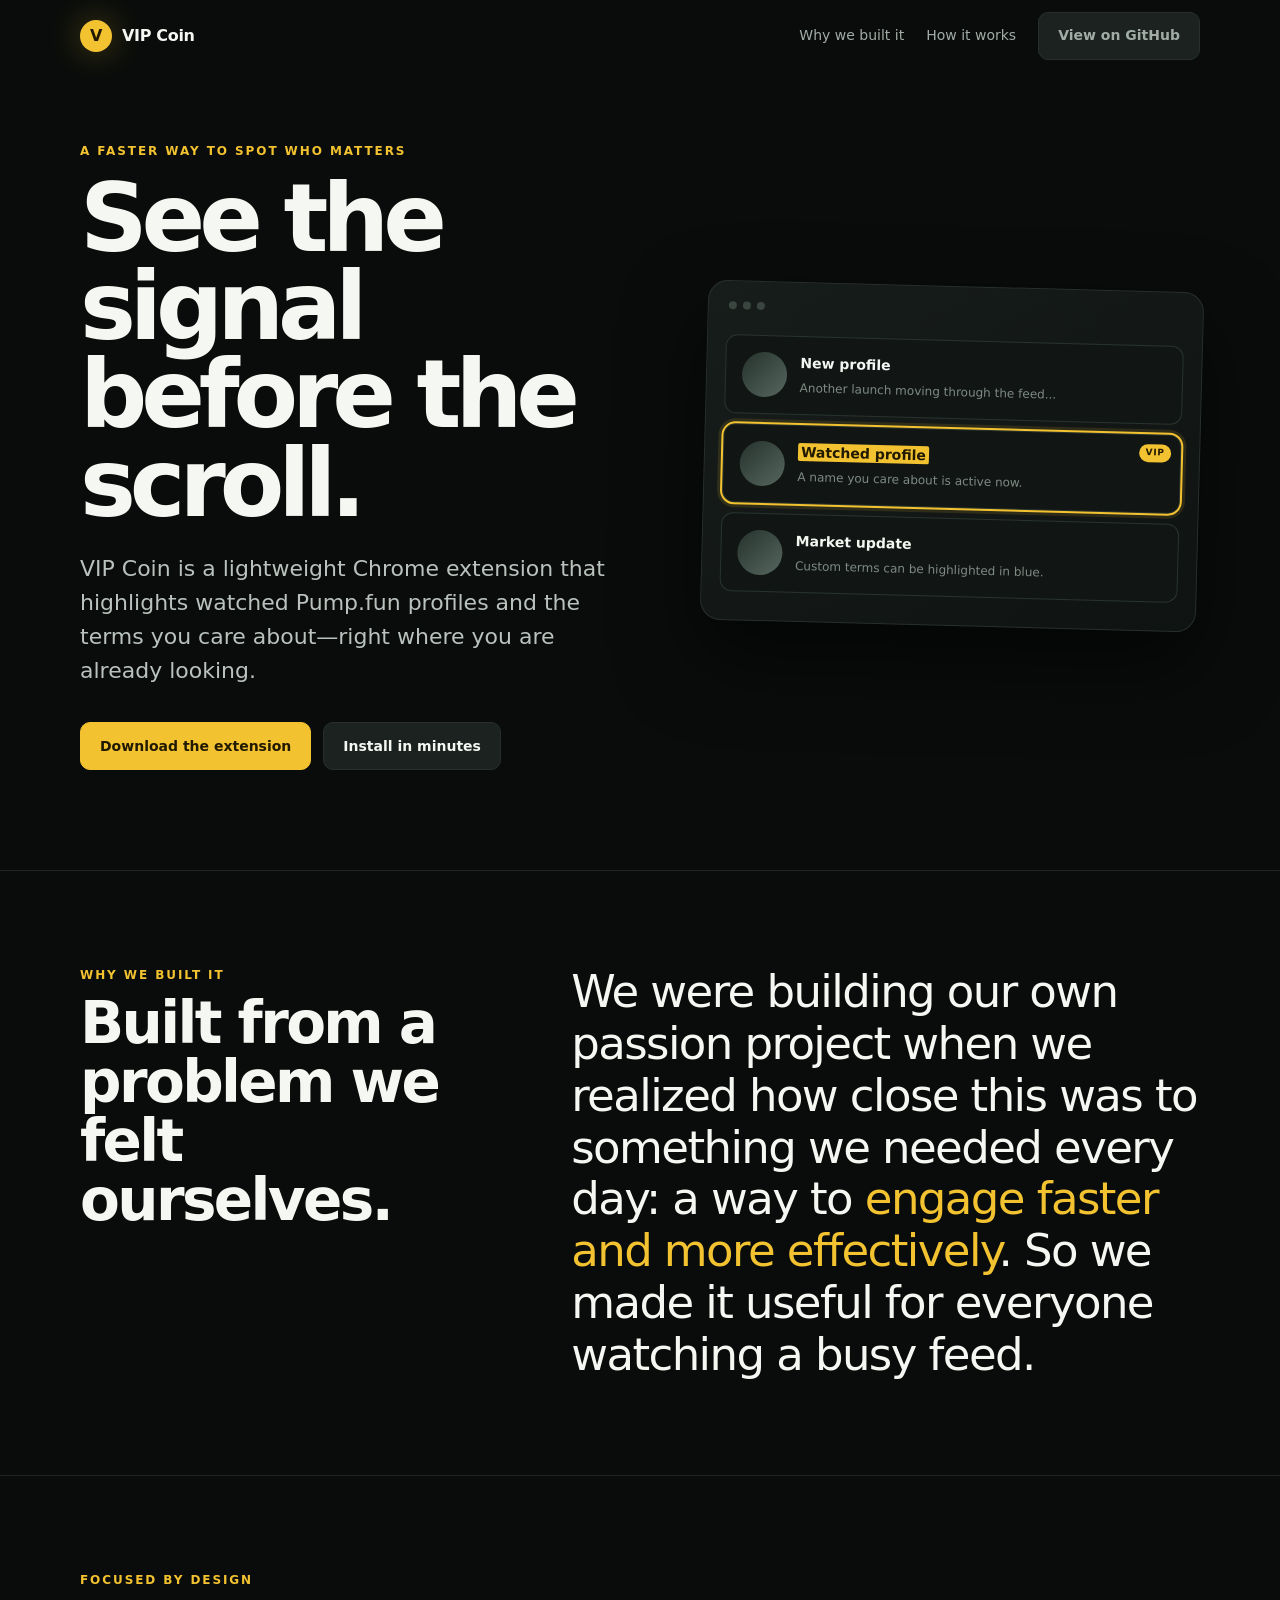
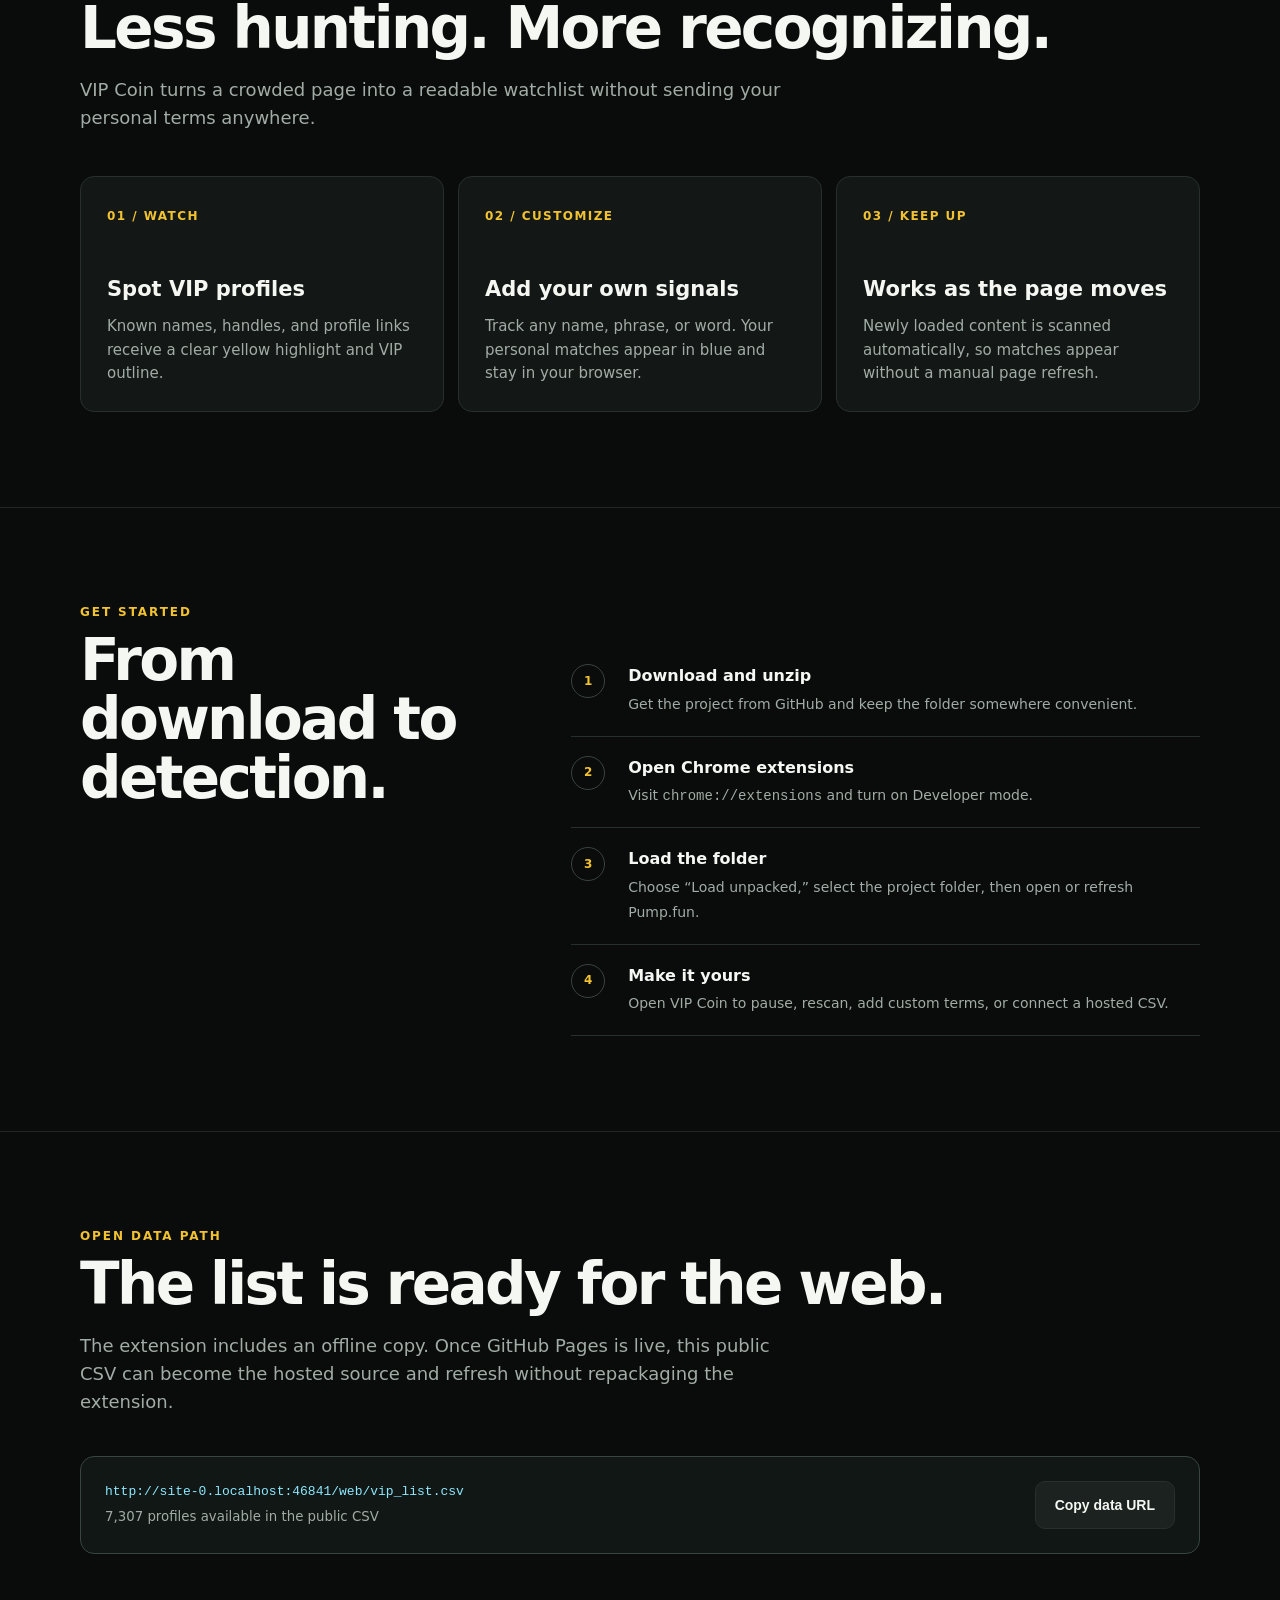
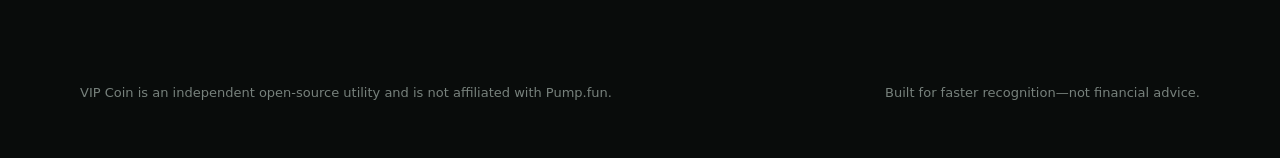
==== index.html @ c3654b3f "Add GitHub Pages project site" ====
<!doctype html>
<html lang="en">
<head>
  <meta charset="utf-8">
  <meta name="viewport" content="width=device-width, initial-scale=1">
  <meta name="description" content="VIP Coin is a fast, private Chrome extension that highlights the Pump.fun profiles and watch terms you care about.">
  <meta name="theme-color" content="#090c0b">
  <title>VIP Coin — See the signal faster</title>
  <style>
    :root {
      color-scheme: dark;
      --ink: #f5f7f2;
      --muted: #a2aca6;
      --line: #27302c;
      --panel: #131816;
      --yellow: #f2c230;
      --blue: #8ce8ff;
      font-family: Inter, ui-sans-serif, system-ui, -apple-system, BlinkMacSystemFont, "Segoe UI", sans-serif;
    }
    * { box-sizing: border-box; }
    html { scroll-behavior: smooth; }
    body { margin: 0; background: #090c0b; color: var(--ink); line-height: 1.55; }
    a { color: inherit; }
    .wrap { width: min(1120px, calc(100% - 40px)); margin-inline: auto; }
    nav { display: flex; align-items: center; justify-content: space-between; min-height: 72px; }
    .brand { display: flex; gap: 10px; align-items: center; font-weight: 850; text-decoration: none; letter-spacing: -.02em; }
    .coin { display: grid; width: 32px; height: 32px; place-items: center; border-radius: 50%; background: var(--yellow); color: #211900; box-shadow: 0 0 34px #f2c23055; }
    .nav-links { display: flex; gap: 22px; align-items: center; color: var(--muted); font-size: 14px; }
    .nav-links a { text-decoration: none; }
    .nav-links a:hover { color: var(--ink); }
    .hero { display: grid; grid-template-columns: 1.06fr .94fr; gap: 64px; align-items: center; min-height: 690px; padding: 70px 0 100px; }
    .eyebrow { color: var(--yellow); font-size: 12px; font-weight: 850; letter-spacing: .16em; text-transform: uppercase; }
    h1 { max-width: 750px; margin: 14px 0 24px; font-size: clamp(50px, 7.5vw, 94px); line-height: .94; letter-spacing: -.065em; }
    .lede { max-width: 650px; margin: 0; color: #bac2bd; font-size: clamp(18px, 2vw, 22px); }
    .actions { display: flex; flex-wrap: wrap; gap: 12px; margin-top: 34px; }
    .button { display: inline-flex; min-height: 48px; align-items: center; justify-content: center; padding: 0 19px; border: 1px solid var(--line); border-radius: 10px; background: #1b221f; font-size: 14px; font-weight: 800; text-decoration: none; transition: transform .18s, border-color .18s; }
    .button:hover { transform: translateY(-2px); border-color: #59645f; }
    .button.primary { border-color: var(--yellow); background: var(--yellow); color: #211900; }
    .mockup { position: relative; border: 1px solid var(--line); border-radius: 20px; background: linear-gradient(145deg, #171d1a, #0f1312); padding: 18px; box-shadow: 0 35px 80px #0008; transform: rotate(1.5deg); }
    .browser-bar { display: flex; gap: 6px; padding: 2px 2px 15px; }
    .browser-bar i { width: 8px; height: 8px; border-radius: 50%; background: #3b4540; }
    .post { position: relative; display: grid; grid-template-columns: 45px 1fr; gap: 13px; margin: 10px 0; padding: 16px; border: 1px solid #29332f; border-radius: 12px; background: #111614; }
    .post.match { outline: 2px solid var(--yellow); box-shadow: 0 0 0 5px #f2c2301f; }
    .avatar { width: 45px; height: 45px; border-radius: 50%; background: linear-gradient(135deg, #26322d, #56675f); }
    .post strong { display: block; font-size: 14px; }
    .post p { margin: 4px 0 0; color: #7f8a84; font-size: 12px; }
    mark { border-radius: 2px; background: var(--yellow); color: #211900; padding: 1px 3px; }
    .tag { position: absolute; top: 9px; right: 9px; border-radius: 999px; background: var(--yellow); color: #211900; padding: 2px 7px; font-size: 9px; font-weight: 900; letter-spacing: .07em; }
    section { padding: 95px 0; border-top: 1px solid #1e2522; }
    h2 { margin: 9px 0 18px; font-size: clamp(34px, 5vw, 58px); line-height: 1.02; letter-spacing: -.045em; }
    .section-copy { max-width: 710px; margin: 0; color: var(--muted); font-size: 18px; }
    .grid { display: grid; grid-template-columns: repeat(3, 1fr); gap: 14px; margin-top: 44px; }
    .card { min-height: 230px; padding: 26px; border: 1px solid var(--line); border-radius: 14px; background: var(--panel); }
    .card .number { color: var(--yellow); font-size: 12px; font-weight: 850; letter-spacing: .12em; }
    .card h3 { margin: 45px 0 10px; font-size: 21px; }
    .card p { margin: 0; color: var(--muted); font-size: 15px; }
    .story { display: grid; grid-template-columns: .8fr 1.2fr; gap: 72px; align-items: start; }
    .quote { margin: 0; font-size: clamp(27px, 4vw, 45px); line-height: 1.15; letter-spacing: -.035em; }
    .quote span { color: var(--yellow); }
    .steps { margin: 42px 0 0; padding: 0; list-style: none; counter-reset: step; }
    .steps li { counter-increment: step; display: grid; grid-template-columns: 42px 1fr; gap: 15px; padding: 19px 0; border-bottom: 1px solid var(--line); }
    .steps li::before { content: counter(step); display: grid; width: 32px; height: 32px; place-items: center; border: 1px solid #3a443f; border-radius: 50%; color: var(--yellow); font-size: 12px; font-weight: 900; }
    .steps strong { display: block; margin-bottom: 3px; }
    .steps span { color: var(--muted); font-size: 14px; }
    .data-box { display: grid; grid-template-columns: 1fr auto; gap: 20px; align-items: center; margin-top: 40px; padding: 24px; border: 1px solid #39453f; border-radius: 14px; background: #111714; }
    .data-box code { display: block; overflow-wrap: anywhere; color: var(--blue); font-size: 13px; }
    .data-box small { display: block; margin-top: 5px; color: var(--muted); }
    button.button { color: var(--ink); cursor: pointer; }
    footer { display: flex; justify-content: space-between; gap: 24px; padding: 34px 0 55px; color: #77817c; font-size: 13px; }
    footer p { margin: 0; }
    @media (max-width: 780px) {
      .nav-links a:not(.button) { display: none; }
      .hero, .story { grid-template-columns: 1fr; gap: 45px; }
      .hero { min-height: auto; padding-top: 65px; }
      .mockup { transform: none; }
      .grid { grid-template-columns: 1fr; }
      .card { min-height: 190px; }
      .data-box { grid-template-columns: 1fr; }
      footer { flex-direction: column; }
    }
  </style>
</head>
<body>
  <header class="wrap">
    <nav aria-label="Main navigation">
      <a class="brand" href="#top"><span class="coin">V</span>VIP Coin</a>
      <div class="nav-links">
        <a href="#why">Why we built it</a>
        <a href="#how">How it works</a>
        <a class="button" href="https://github.com/pluginu/VIP-Coin">View on GitHub</a>
      </div>
    </nav>
  </header>

  <main id="top">
    <div class="hero wrap">
      <div>
        <div class="eyebrow">A faster way to spot who matters</div>
        <h1>See the signal before the scroll.</h1>
        <p class="lede">VIP Coin is a lightweight Chrome extension that highlights watched Pump.fun profiles and the terms you care about—right where you are already looking.</p>
        <div class="actions">
          <a class="button primary" href="https://github.com/pluginu/VIP-Coin/archive/refs/heads/main.zip">Download the extension</a>
          <a class="button" href="#how">Install in minutes</a>
        </div>
      </div>
      <div class="mockup" aria-label="Preview of a highlighted VIP profile">
        <div class="browser-bar"><i></i><i></i><i></i></div>
        <div class="post">
          <div class="avatar"></div><div><strong>New profile</strong><p>Another launch moving through the feed...</p></div>
        </div>
        <div class="post match">
          <span class="tag">VIP</span><div class="avatar"></div><div><strong><mark>Watched profile</mark></strong><p>A name you care about is active now.</p></div>
        </div>
        <div class="post">
          <div class="avatar"></div><div><strong>Market update</strong><p>Custom terms can be highlighted in blue.</p></div>
        </div>
      </div>
    </div>

    <section id="why">
      <div class="wrap story">
        <div><div class="eyebrow">Why we built it</div><h2>Built from a problem we felt ourselves.</h2></div>
        <p class="quote">We were building our own passion project when we realized how close this was to something we needed every day: a way to <span>engage faster and more effectively</span>. So we made it useful for everyone watching a busy feed.</p>
      </div>
    </section>

    <section>
      <div class="wrap">
        <div class="eyebrow">Focused by design</div>
        <h2>Less hunting. More recognizing.</h2>
        <p class="section-copy">VIP Coin turns a crowded page into a readable watchlist without sending your personal terms anywhere.</p>
        <div class="grid">
          <article class="card"><span class="number">01 / WATCH</span><h3>Spot VIP profiles</h3><p>Known names, handles, and profile links receive a clear yellow highlight and VIP outline.</p></article>
          <article class="card"><span class="number">02 / CUSTOMIZE</span><h3>Add your own signals</h3><p>Track any name, phrase, or word. Your personal matches appear in blue and stay in your browser.</p></article>
          <article class="card"><span class="number">03 / KEEP UP</span><h3>Works as the page moves</h3><p>Newly loaded content is scanned automatically, so matches appear without a manual page refresh.</p></article>
        </div>
      </div>
    </section>

    <section id="how">
      <div class="wrap story">
        <div><div class="eyebrow">Get started</div><h2>From download to detection.</h2></div>
        <div>
          <ol class="steps">
            <li><div><strong>Download and unzip</strong><span>Get the project from GitHub and keep the folder somewhere convenient.</span></div></li>
            <li><div><strong>Open Chrome extensions</strong><span>Visit <code>chrome://extensions</code> and turn on Developer mode.</span></div></li>
            <li><div><strong>Load the folder</strong><span>Choose “Load unpacked,” select the project folder, then open or refresh Pump.fun.</span></div></li>
            <li><div><strong>Make it yours</strong><span>Open VIP Coin to pause, rescan, add custom terms, or connect a hosted CSV.</span></div></li>
          </ol>
        </div>
      </div>
    </section>

    <section id="data">
      <div class="wrap">
        <div class="eyebrow">Open data path</div>
        <h2>The list is ready for the web.</h2>
        <p class="section-copy">The extension includes an offline copy. Once GitHub Pages is live, this public CSV can become the hosted source and refresh without repackaging the extension.</p>
        <div class="data-box">
          <div><code id="data-url">https://pluginu.github.io/VIP-Coin/web/vip_list.csv</code><small id="data-status">Public CSV endpoint · checking availability…</small></div>
          <button class="button" id="copy-data-url" type="button">Copy data URL</button>
        </div>
      </div>
    </section>
  </main>

  <footer class="wrap">
    <p>VIP Coin is an independent open-source utility and is not affiliated with Pump.fun.</p>
    <p>Built for faster recognition—not financial advice.</p>
  </footer>
  <script>
    const dataUrl = new URL('web/vip_list.csv', location.href).href;
    const dataUrlElement = document.getElementById('data-url');
    const dataStatus = document.getElementById('data-status');
    const copyButton = document.getElementById('copy-data-url');
    dataUrlElement.textContent = dataUrl;

    fetch(dataUrl, { cache: 'no-store' })
      .then(response => {
        if (!response.ok) throw new Error();
        return response.text();
      })
      .then(csv => {
        const profiles = Math.max(0, csv.trim().split(/\r?\n/).length - 1);
        dataStatus.textContent = `${profiles.toLocaleString()} profiles available in the public CSV`;
      })
      .catch(() => { dataStatus.textContent = 'Public CSV endpoint · available when this site is published'; });

    copyButton.addEventListener('click', async () => {
      try {
        await navigator.clipboard.writeText(dataUrl);
        copyButton.textContent = 'Copied';
        setTimeout(() => { copyButton.textContent = 'Copy data URL'; }, 1800);
      } catch {
        location.href = dataUrl;
      }
    });
  </script>
</body>
</html>
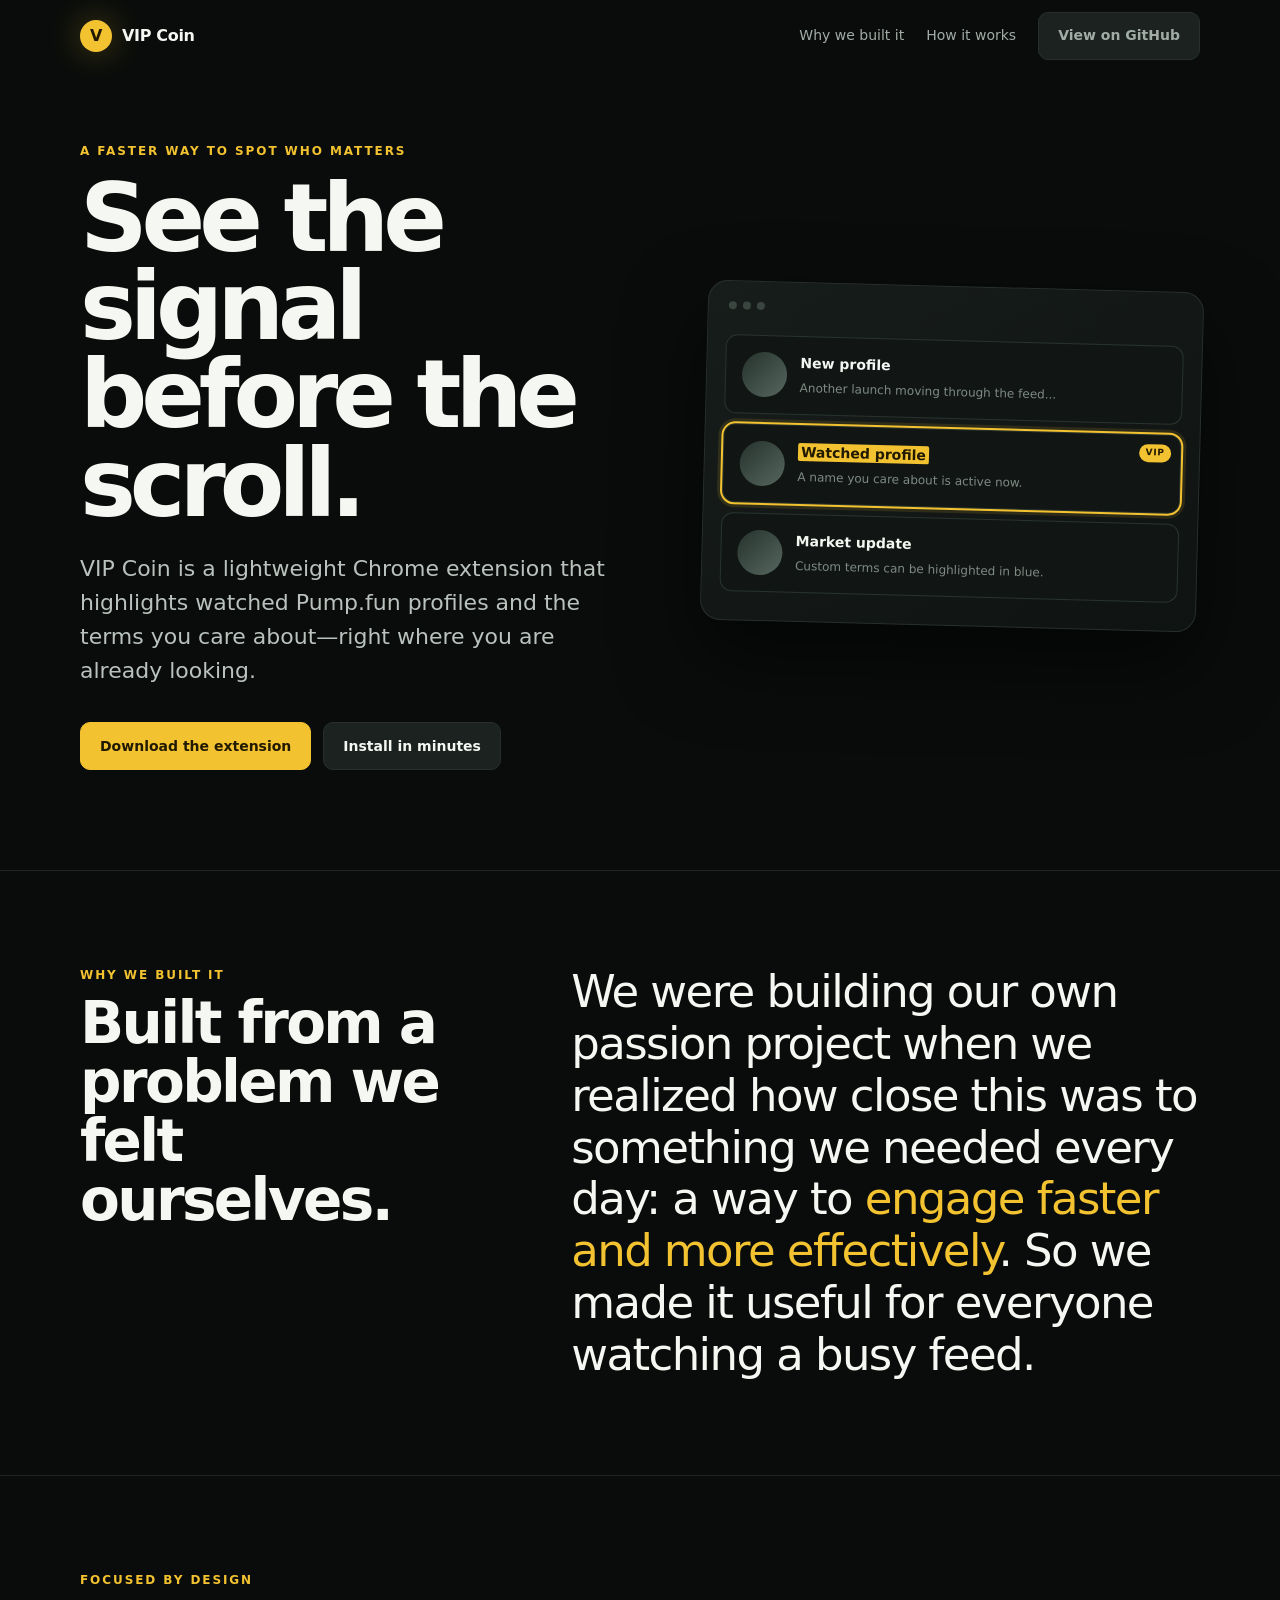
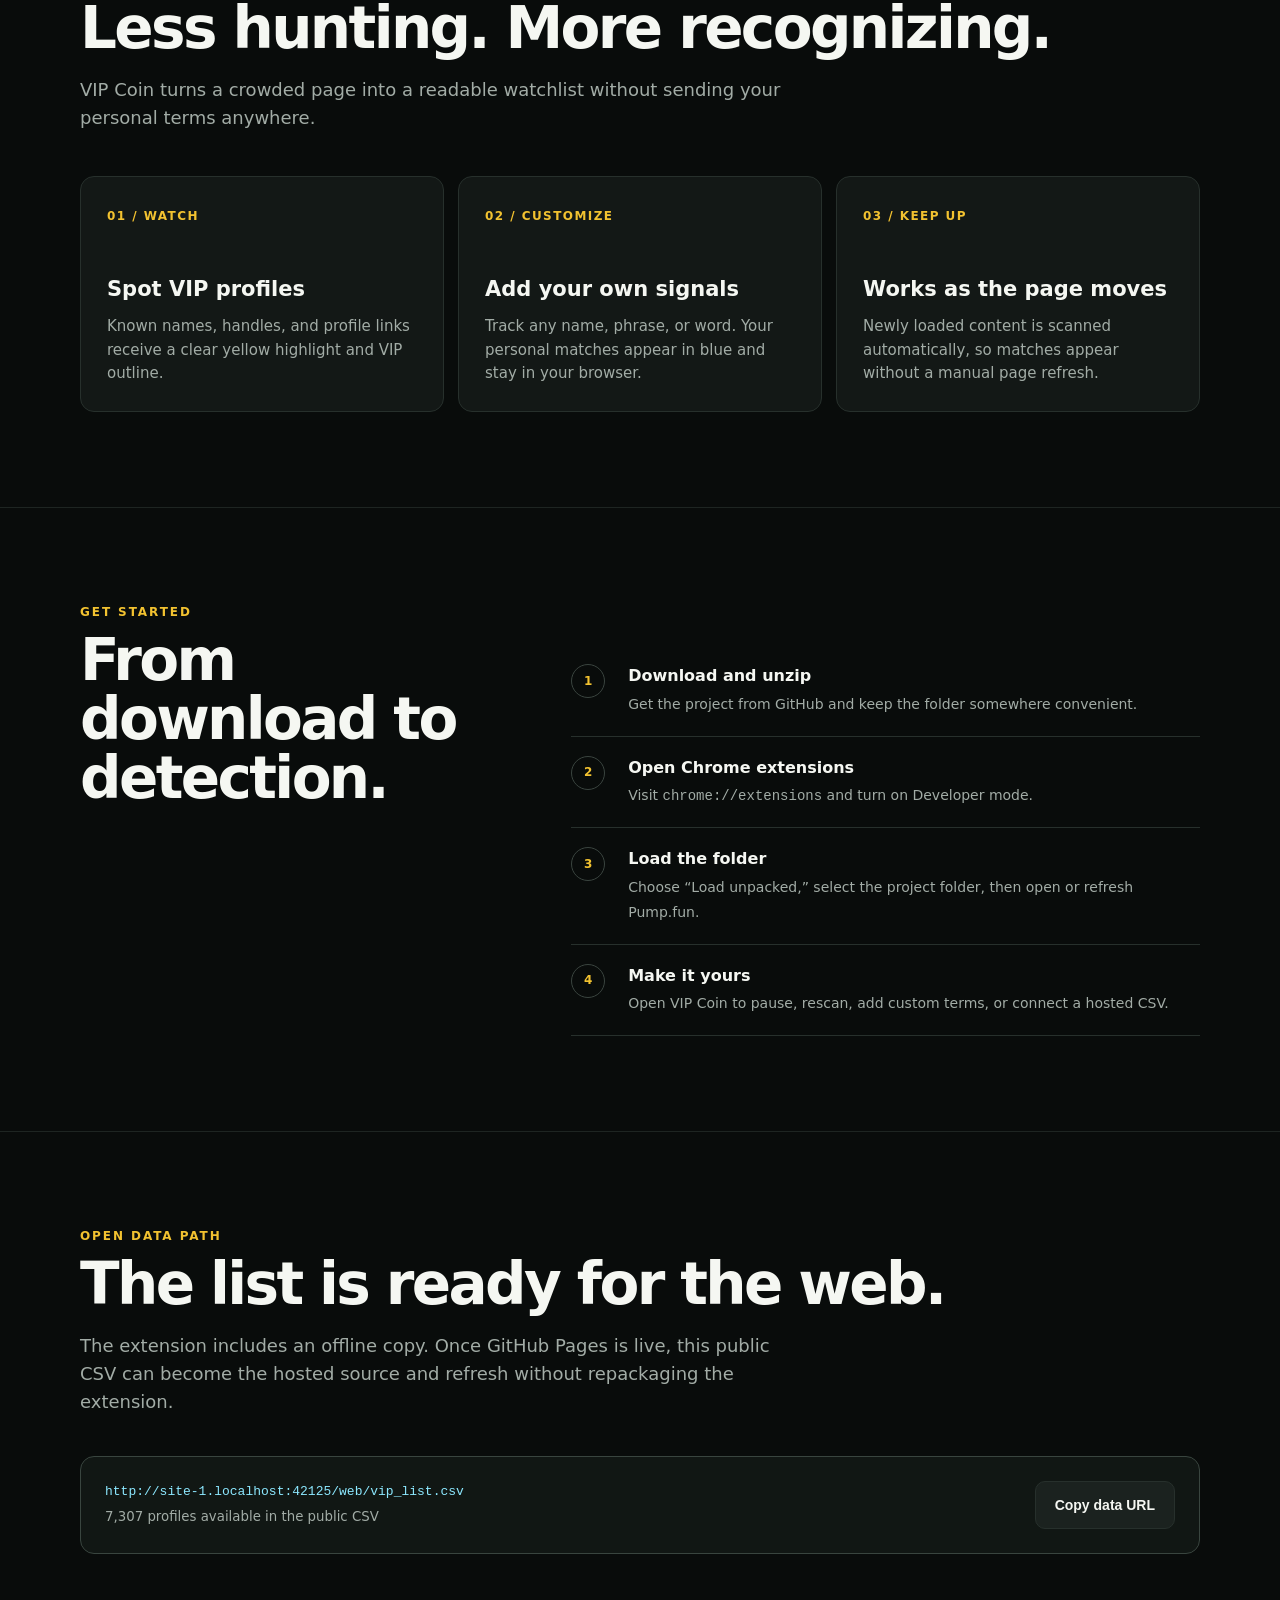
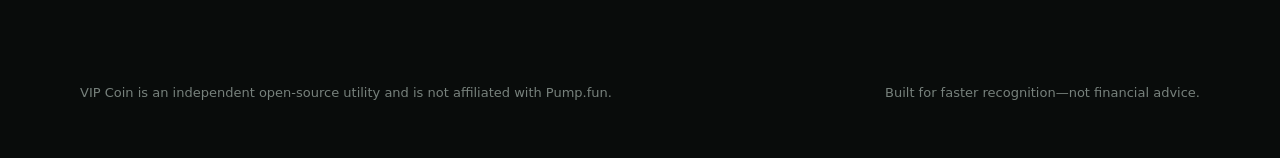
==== commit c5681dff: "Update links for renamed repository" ====
--- a/index.html
+++ b/index.html
@@ -87,7 +87,7 @@
       <div class="nav-links">
         <a href="#why">Why we built it</a>
         <a href="#how">How it works</a>
-        <a class="button" href="https://github.com/pluginu/VIP-Coin">View on GitHub</a>
+        <a class="button" href="https://github.com/pluginu/vipcoin">View on GitHub</a>
       </div>
     </nav>
   </header>
@@ -99,7 +99,7 @@
         <h1>See the signal before the scroll.</h1>
         <p class="lede">VIP Coin is a lightweight Chrome extension that highlights watched Pump.fun profiles and the terms you care about—right where you are already looking.</p>
         <div class="actions">
-          <a class="button primary" href="https://github.com/pluginu/VIP-Coin/archive/refs/heads/main.zip">Download the extension</a>
+          <a class="button primary" href="https://github.com/pluginu/vipcoin/archive/refs/heads/main.zip">Download the extension</a>
           <a class="button" href="#how">Install in minutes</a>
         </div>
       </div>
@@ -157,7 +157,7 @@
         <h2>The list is ready for the web.</h2>
         <p class="section-copy">The extension includes an offline copy. Once GitHub Pages is live, this public CSV can become the hosted source and refresh without repackaging the extension.</p>
         <div class="data-box">
-          <div><code id="data-url">https://pluginu.github.io/VIP-Coin/web/vip_list.csv</code><small id="data-status">Public CSV endpoint · checking availability…</small></div>
+          <div><code id="data-url">https://pluginu.github.io/vipcoin/web/vip_list.csv</code><small id="data-status">Public CSV endpoint · checking availability…</small></div>
           <button class="button" id="copy-data-url" type="button">Copy data URL</button>
         </div>
       </div>
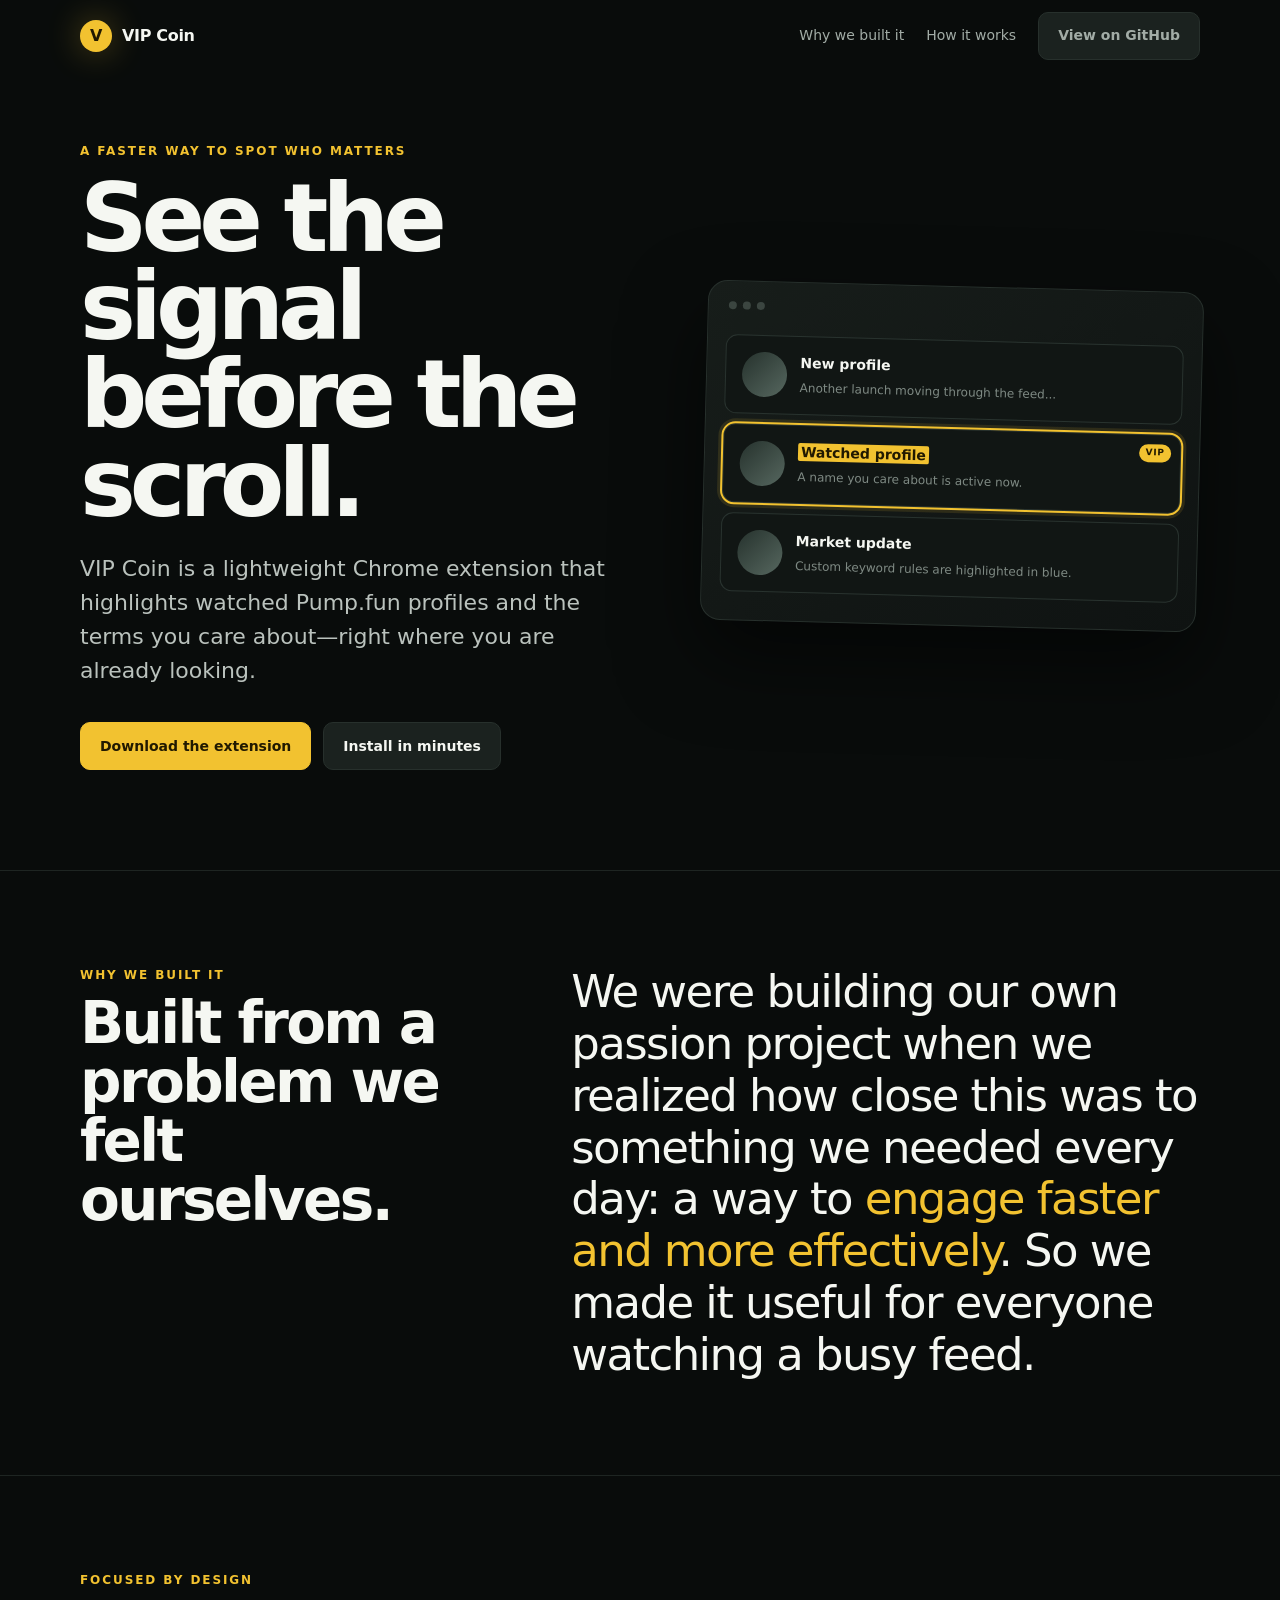
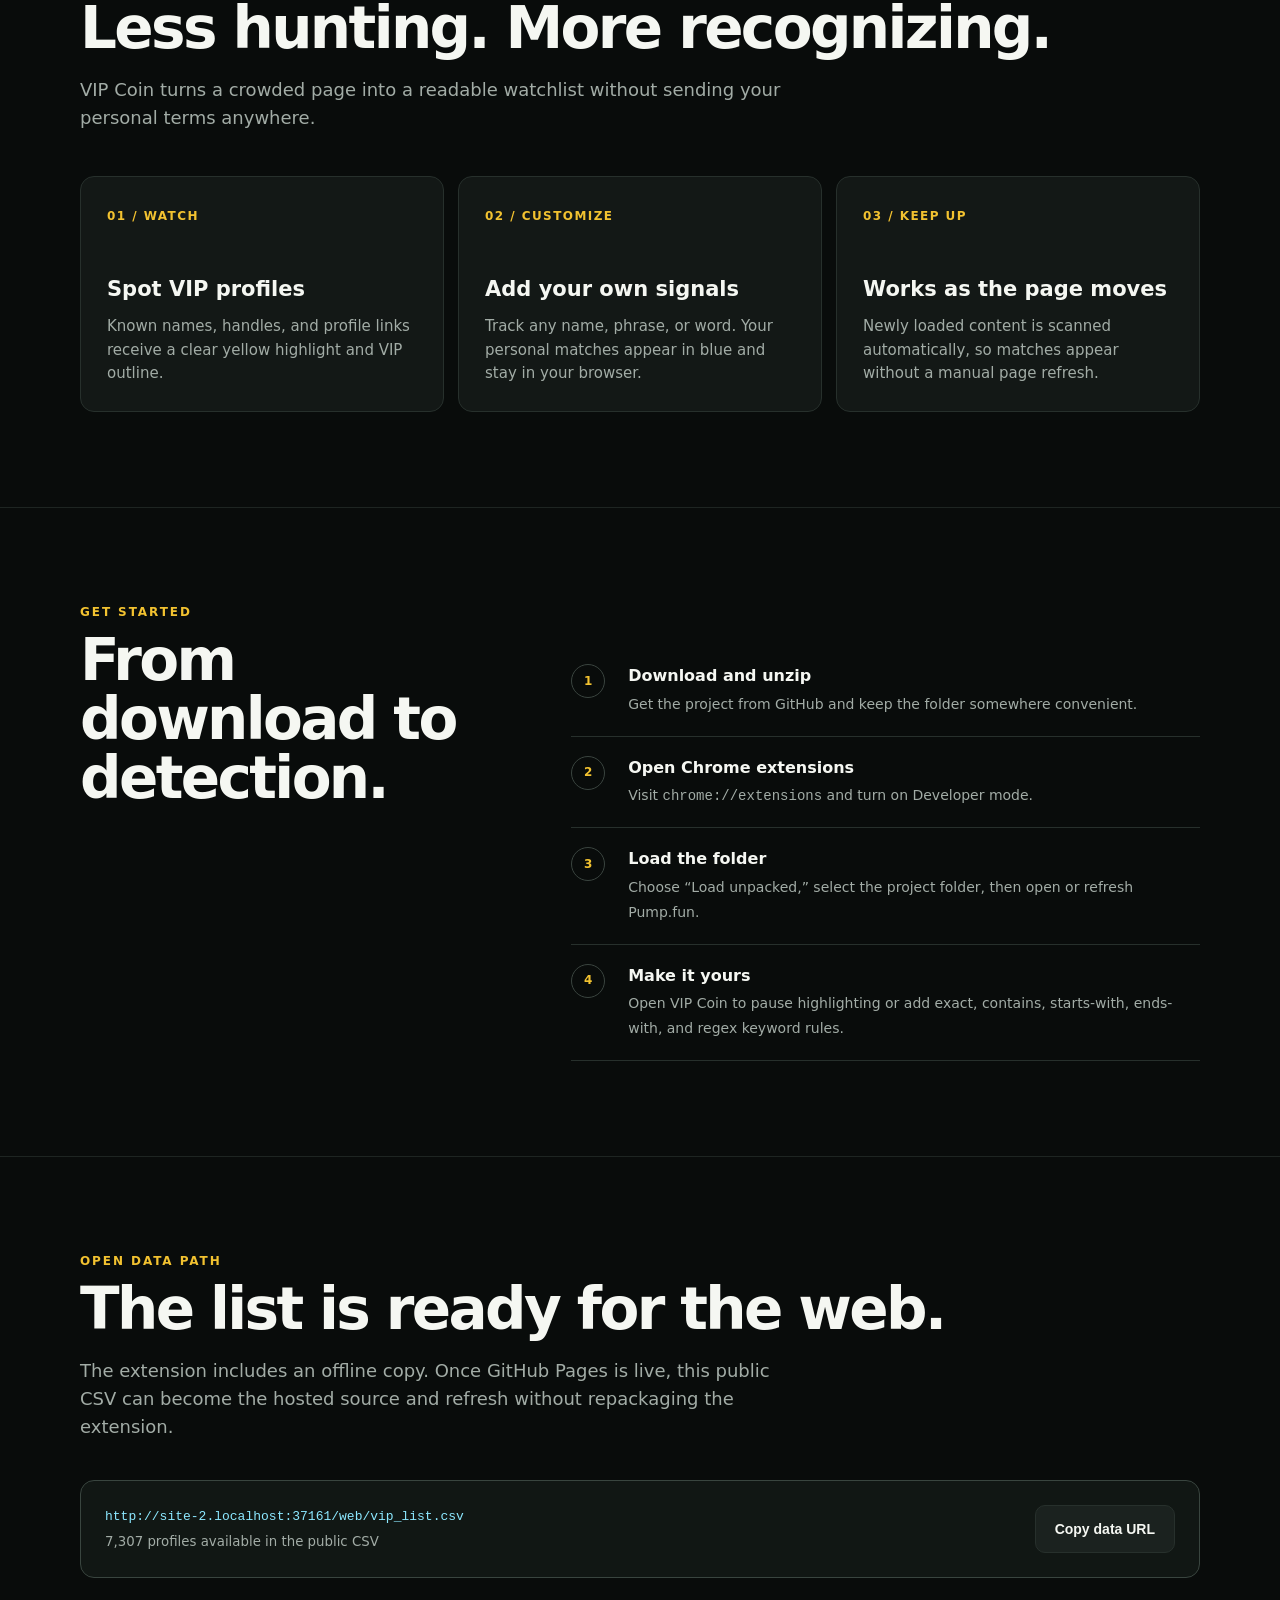
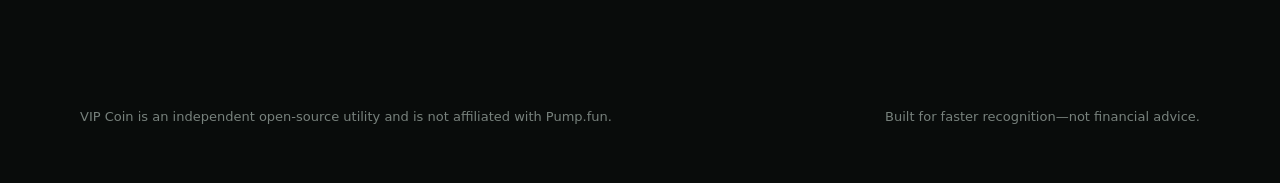
==== commit 20b4a16f: "Add continuous scanning and custom match rules" ====
--- a/index.html
+++ b/index.html
@@ -112,7 +112,7 @@
           <span class="tag">VIP</span><div class="avatar"></div><div><strong><mark>Watched profile</mark></strong><p>A name you care about is active now.</p></div>
         </div>
         <div class="post">
-          <div class="avatar"></div><div><strong>Market update</strong><p>Custom terms can be highlighted in blue.</p></div>
+          <div class="avatar"></div><div><strong>Market update</strong><p>Custom keyword rules are highlighted in blue.</p></div>
         </div>
       </div>
     </div>
@@ -145,7 +145,7 @@
             <li><div><strong>Download and unzip</strong><span>Get the project from GitHub and keep the folder somewhere convenient.</span></div></li>
             <li><div><strong>Open Chrome extensions</strong><span>Visit <code>chrome://extensions</code> and turn on Developer mode.</span></div></li>
             <li><div><strong>Load the folder</strong><span>Choose “Load unpacked,” select the project folder, then open or refresh Pump.fun.</span></div></li>
-            <li><div><strong>Make it yours</strong><span>Open VIP Coin to pause, rescan, add custom terms, or connect a hosted CSV.</span></div></li>
+            <li><div><strong>Make it yours</strong><span>Open VIP Coin to pause highlighting or add exact, contains, starts-with, ends-with, and regex keyword rules.</span></div></li>
           </ol>
         </div>
       </div>
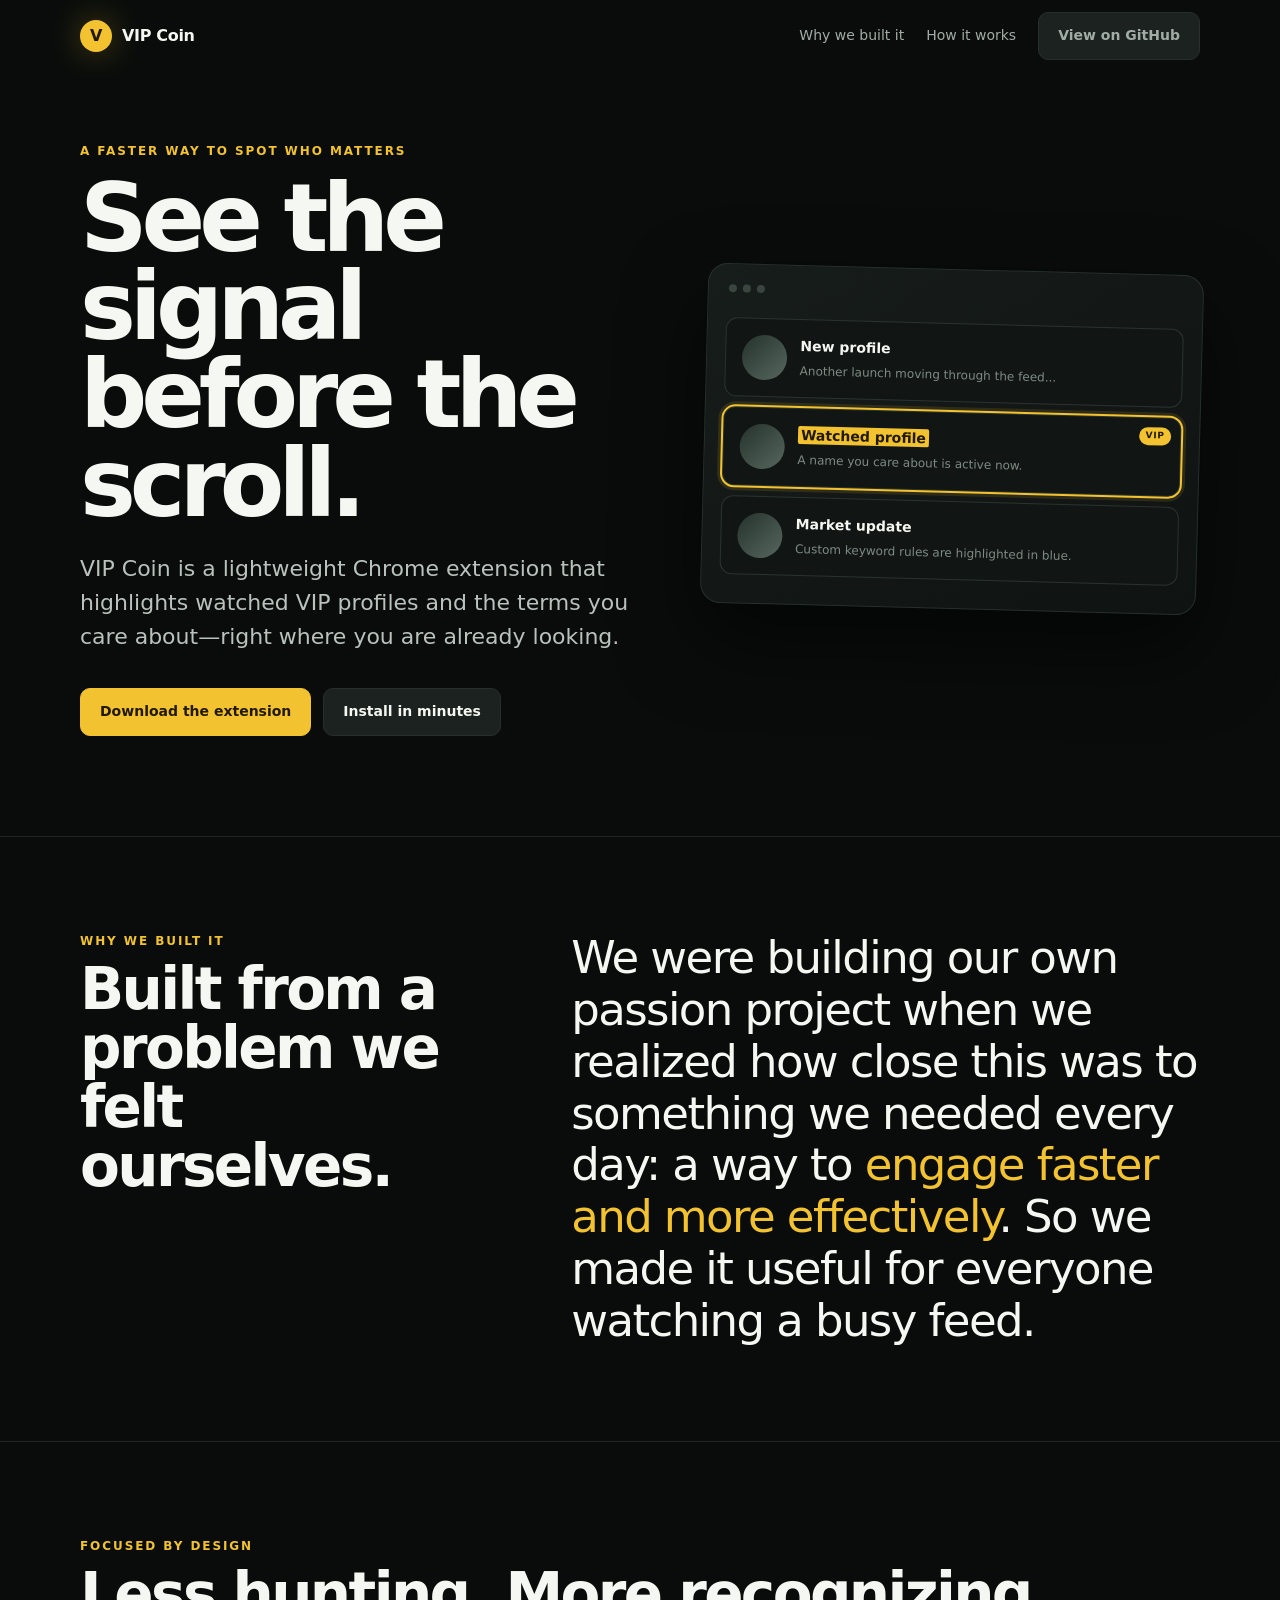
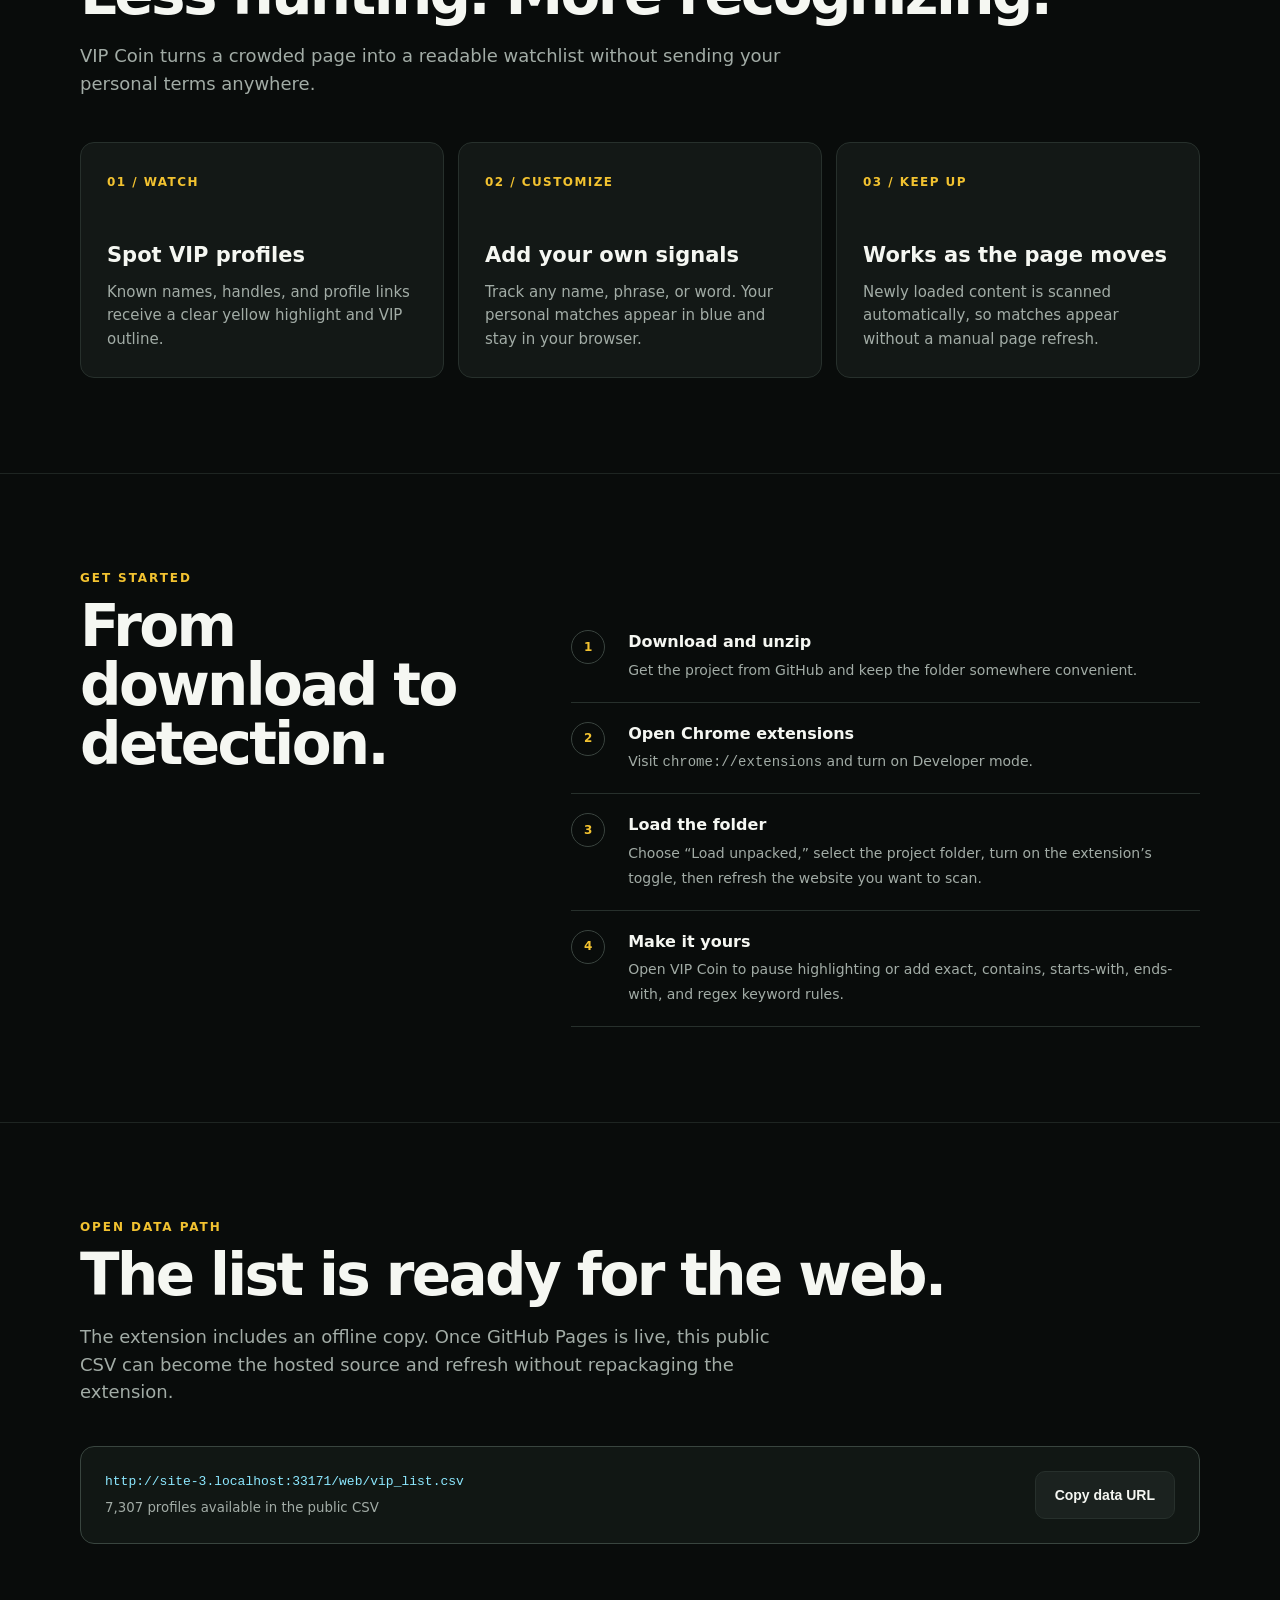
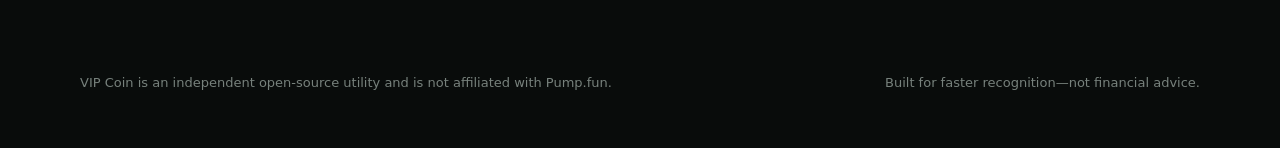
==== commit e82835ac: "Enable highlighting across websites and reuse persistent VIP cache" ====
--- a/index.html
+++ b/index.html
@@ -3,7 +3,7 @@
 <head>
   <meta charset="utf-8">
   <meta name="viewport" content="width=device-width, initial-scale=1">
-  <meta name="description" content="VIP Coin is a fast, private Chrome extension that highlights the Pump.fun profiles and watch terms you care about.">
+  <meta name="description" content="VIP Coin is a fast, private Chrome extension that highlights VIP profiles and watch terms on any website you care about.">
   <meta name="theme-color" content="#090c0b">
   <title>VIP Coin — See the signal faster</title>
   <style>
@@ -97,7 +97,7 @@
       <div>
         <div class="eyebrow">A faster way to spot who matters</div>
         <h1>See the signal before the scroll.</h1>
-        <p class="lede">VIP Coin is a lightweight Chrome extension that highlights watched Pump.fun profiles and the terms you care about—right where you are already looking.</p>
+        <p class="lede">VIP Coin is a lightweight Chrome extension that highlights watched VIP profiles and the terms you care about—right where you are already looking.</p>
         <div class="actions">
           <a class="button primary" href="https://github.com/pluginu/vipcoin/archive/refs/heads/main.zip">Download the extension</a>
           <a class="button" href="#how">Install in minutes</a>
@@ -144,7 +144,7 @@
           <ol class="steps">
             <li><div><strong>Download and unzip</strong><span>Get the project from GitHub and keep the folder somewhere convenient.</span></div></li>
             <li><div><strong>Open Chrome extensions</strong><span>Visit <code>chrome://extensions</code> and turn on Developer mode.</span></div></li>
-            <li><div><strong>Load the folder</strong><span>Choose “Load unpacked,” select the project folder, then open or refresh Pump.fun.</span></div></li>
+            <li><div><strong>Load the folder</strong><span>Choose “Load unpacked,” select the project folder, turn on the extension’s toggle, then refresh the website you want to scan.</span></div></li>
             <li><div><strong>Make it yours</strong><span>Open VIP Coin to pause highlighting or add exact, contains, starts-with, ends-with, and regex keyword rules.</span></div></li>
           </ol>
         </div>
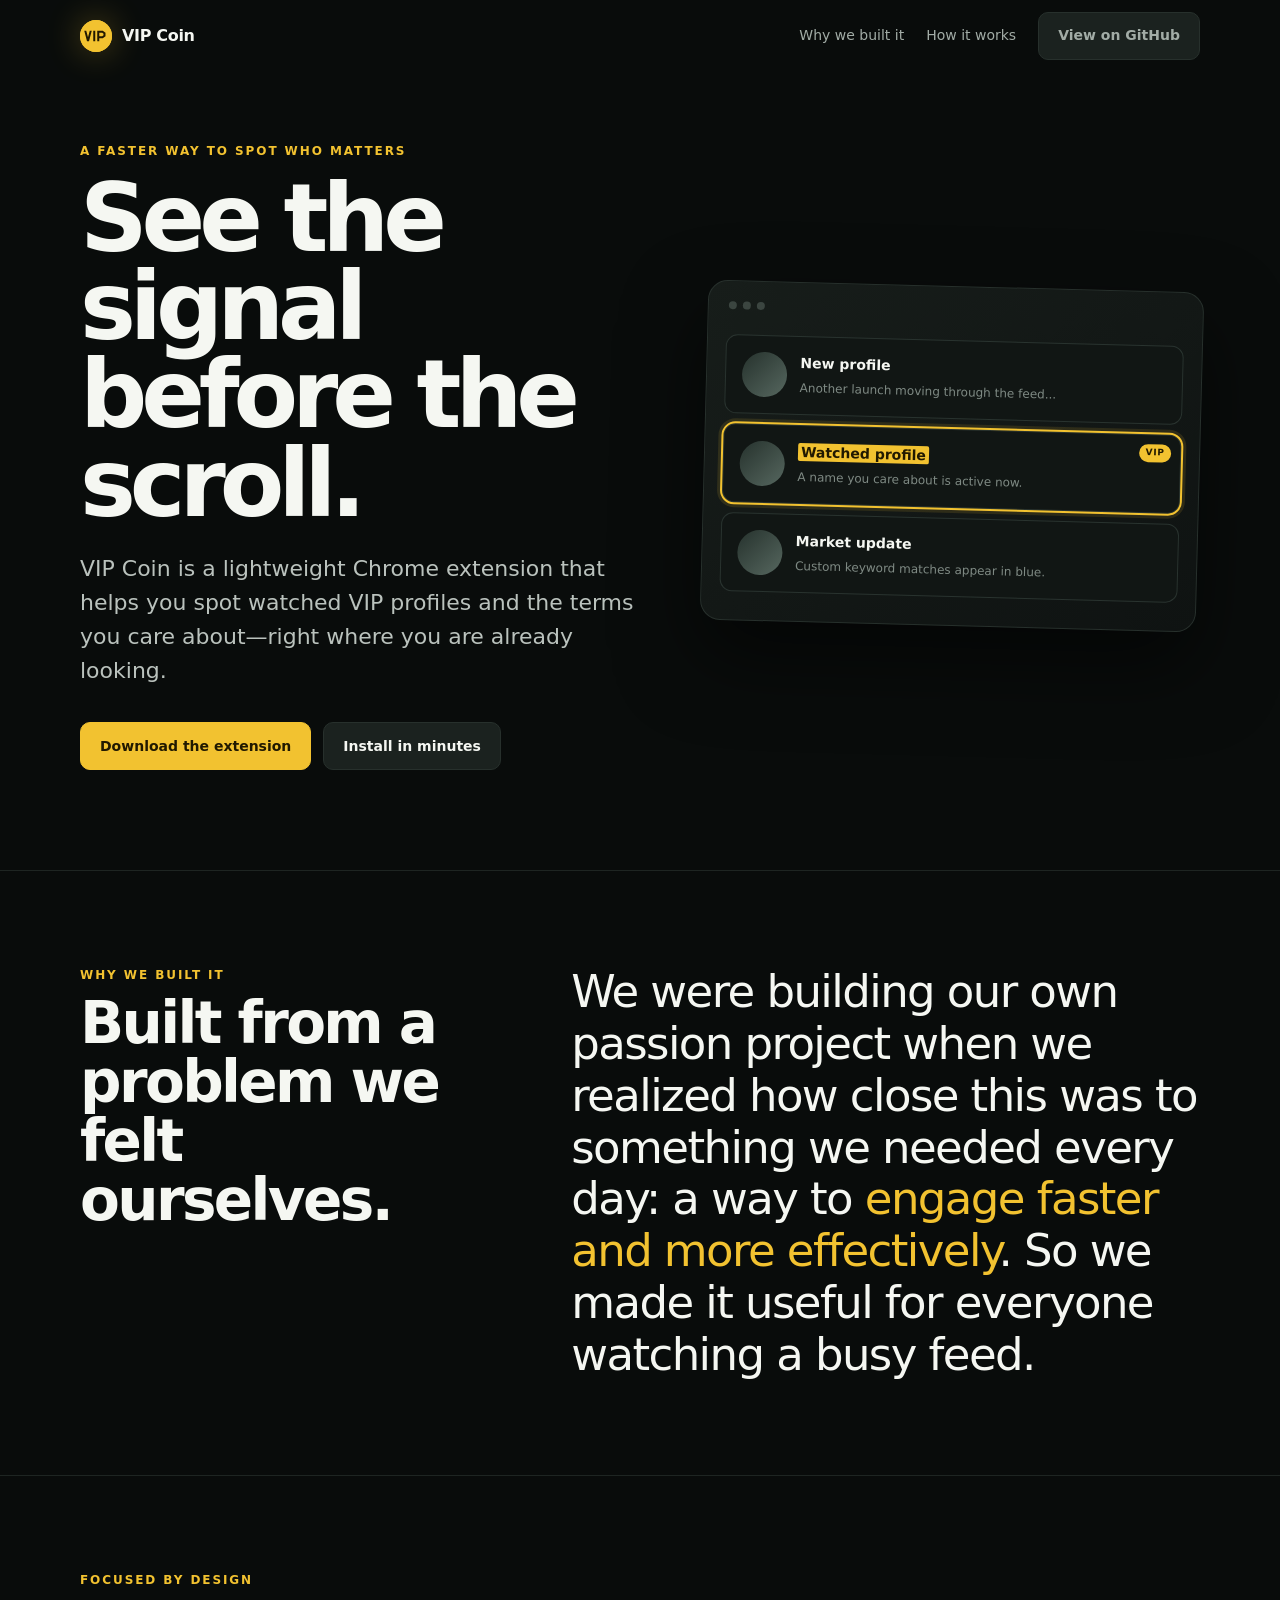
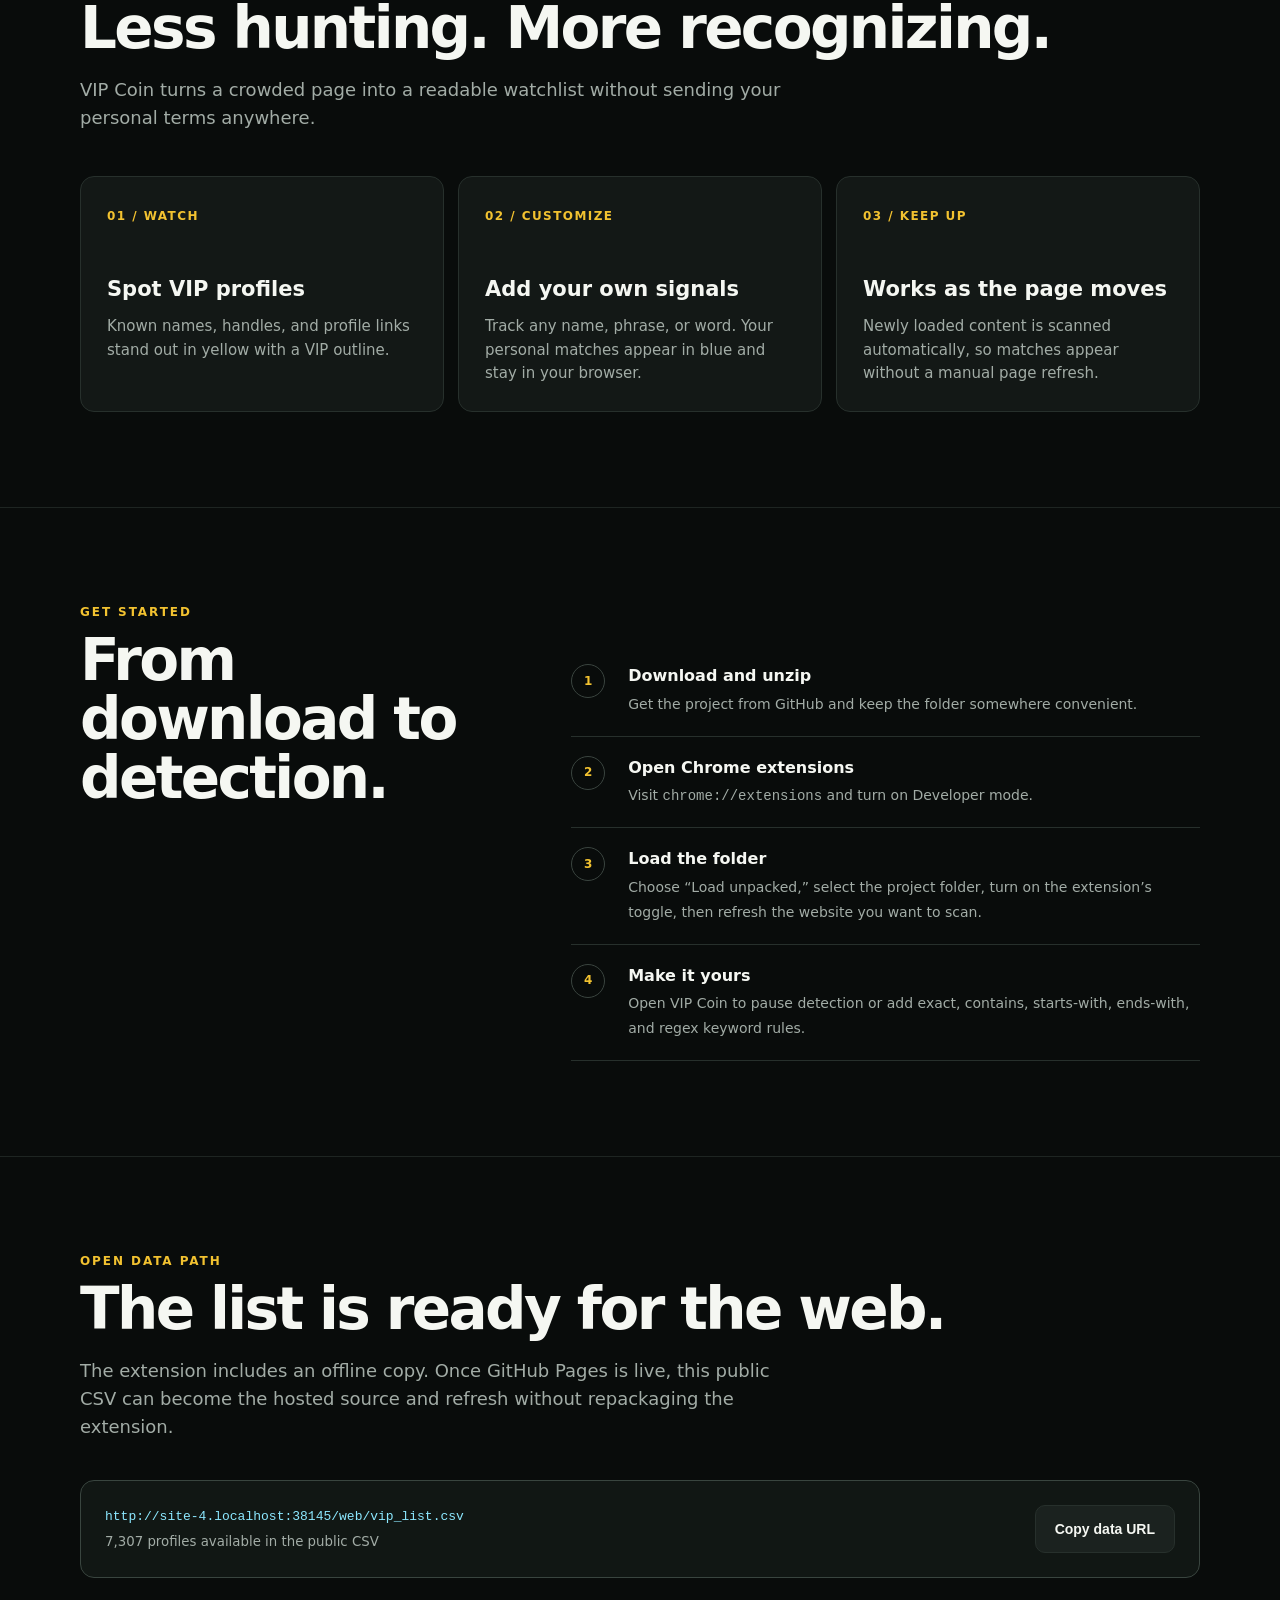
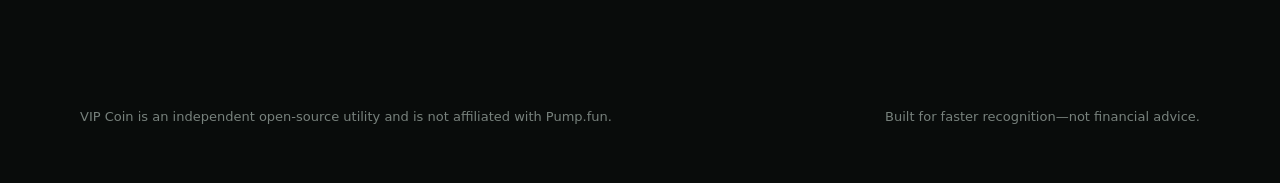
==== commit 75749258: "Show VIP list download and indexing progress Add a popup progress bar with Download, Load, Index, an" ====
--- a/index.html
+++ b/index.html
@@ -3,8 +3,11 @@
 <head>
   <meta charset="utf-8">
   <meta name="viewport" content="width=device-width, initial-scale=1">
-  <meta name="description" content="VIP Coin is a fast, private Chrome extension that highlights VIP profiles and watch terms on any website you care about.">
+  <meta name="description" content="VIP Coin is a fast, private Chrome extension that helps you spot VIP profiles and watch terms on any website you care about.">
   <meta name="theme-color" content="#090c0b">
+  <link rel="icon" type="image/svg+xml" href="icons/vip.svg">
+  <link rel="icon" type="image/png" sizes="32x32" href="icons/vip-32.png">
+  <link rel="apple-touch-icon" sizes="180x180" href="icons/vip-180.png">
   <title>VIP Coin — See the signal faster</title>
   <style>
     :root {
@@ -83,7 +86,7 @@
 <body>
   <header class="wrap">
     <nav aria-label="Main navigation">
-      <a class="brand" href="#top"><span class="coin">V</span>VIP Coin</a>
+      <a class="brand" href="#top"><img class="coin" src="icons/vip.svg" alt="VIP" width="32" height="32">VIP Coin</a>
       <div class="nav-links">
         <a href="#why">Why we built it</a>
         <a href="#how">How it works</a>
@@ -97,13 +100,13 @@
       <div>
         <div class="eyebrow">A faster way to spot who matters</div>
         <h1>See the signal before the scroll.</h1>
-        <p class="lede">VIP Coin is a lightweight Chrome extension that highlights watched VIP profiles and the terms you care about—right where you are already looking.</p>
+        <p class="lede">VIP Coin is a lightweight Chrome extension that helps you spot watched VIP profiles and the terms you care about—right where you are already looking.</p>
         <div class="actions">
           <a class="button primary" href="https://github.com/pluginu/vipcoin/archive/refs/heads/main.zip">Download the extension</a>
           <a class="button" href="#how">Install in minutes</a>
         </div>
       </div>
-      <div class="mockup" aria-label="Preview of a highlighted VIP profile">
+      <div class="mockup" aria-label="Preview of a watched VIP profile">
         <div class="browser-bar"><i></i><i></i><i></i></div>
         <div class="post">
           <div class="avatar"></div><div><strong>New profile</strong><p>Another launch moving through the feed...</p></div>
@@ -112,7 +115,7 @@
           <span class="tag">VIP</span><div class="avatar"></div><div><strong><mark>Watched profile</mark></strong><p>A name you care about is active now.</p></div>
         </div>
         <div class="post">
-          <div class="avatar"></div><div><strong>Market update</strong><p>Custom keyword rules are highlighted in blue.</p></div>
+          <div class="avatar"></div><div><strong>Market update</strong><p>Custom keyword matches appear in blue.</p></div>
         </div>
       </div>
     </div>
@@ -130,7 +133,7 @@
         <h2>Less hunting. More recognizing.</h2>
         <p class="section-copy">VIP Coin turns a crowded page into a readable watchlist without sending your personal terms anywhere.</p>
         <div class="grid">
-          <article class="card"><span class="number">01 / WATCH</span><h3>Spot VIP profiles</h3><p>Known names, handles, and profile links receive a clear yellow highlight and VIP outline.</p></article>
+          <article class="card"><span class="number">01 / WATCH</span><h3>Spot VIP profiles</h3><p>Known names, handles, and profile links stand out in yellow with a VIP outline.</p></article>
           <article class="card"><span class="number">02 / CUSTOMIZE</span><h3>Add your own signals</h3><p>Track any name, phrase, or word. Your personal matches appear in blue and stay in your browser.</p></article>
           <article class="card"><span class="number">03 / KEEP UP</span><h3>Works as the page moves</h3><p>Newly loaded content is scanned automatically, so matches appear without a manual page refresh.</p></article>
         </div>
@@ -145,7 +148,7 @@
             <li><div><strong>Download and unzip</strong><span>Get the project from GitHub and keep the folder somewhere convenient.</span></div></li>
             <li><div><strong>Open Chrome extensions</strong><span>Visit <code>chrome://extensions</code> and turn on Developer mode.</span></div></li>
             <li><div><strong>Load the folder</strong><span>Choose “Load unpacked,” select the project folder, turn on the extension’s toggle, then refresh the website you want to scan.</span></div></li>
-            <li><div><strong>Make it yours</strong><span>Open VIP Coin to pause highlighting or add exact, contains, starts-with, ends-with, and regex keyword rules.</span></div></li>
+            <li><div><strong>Make it yours</strong><span>Open VIP Coin to pause detection or add exact, contains, starts-with, ends-with, and regex keyword rules.</span></div></li>
           </ol>
         </div>
       </div>
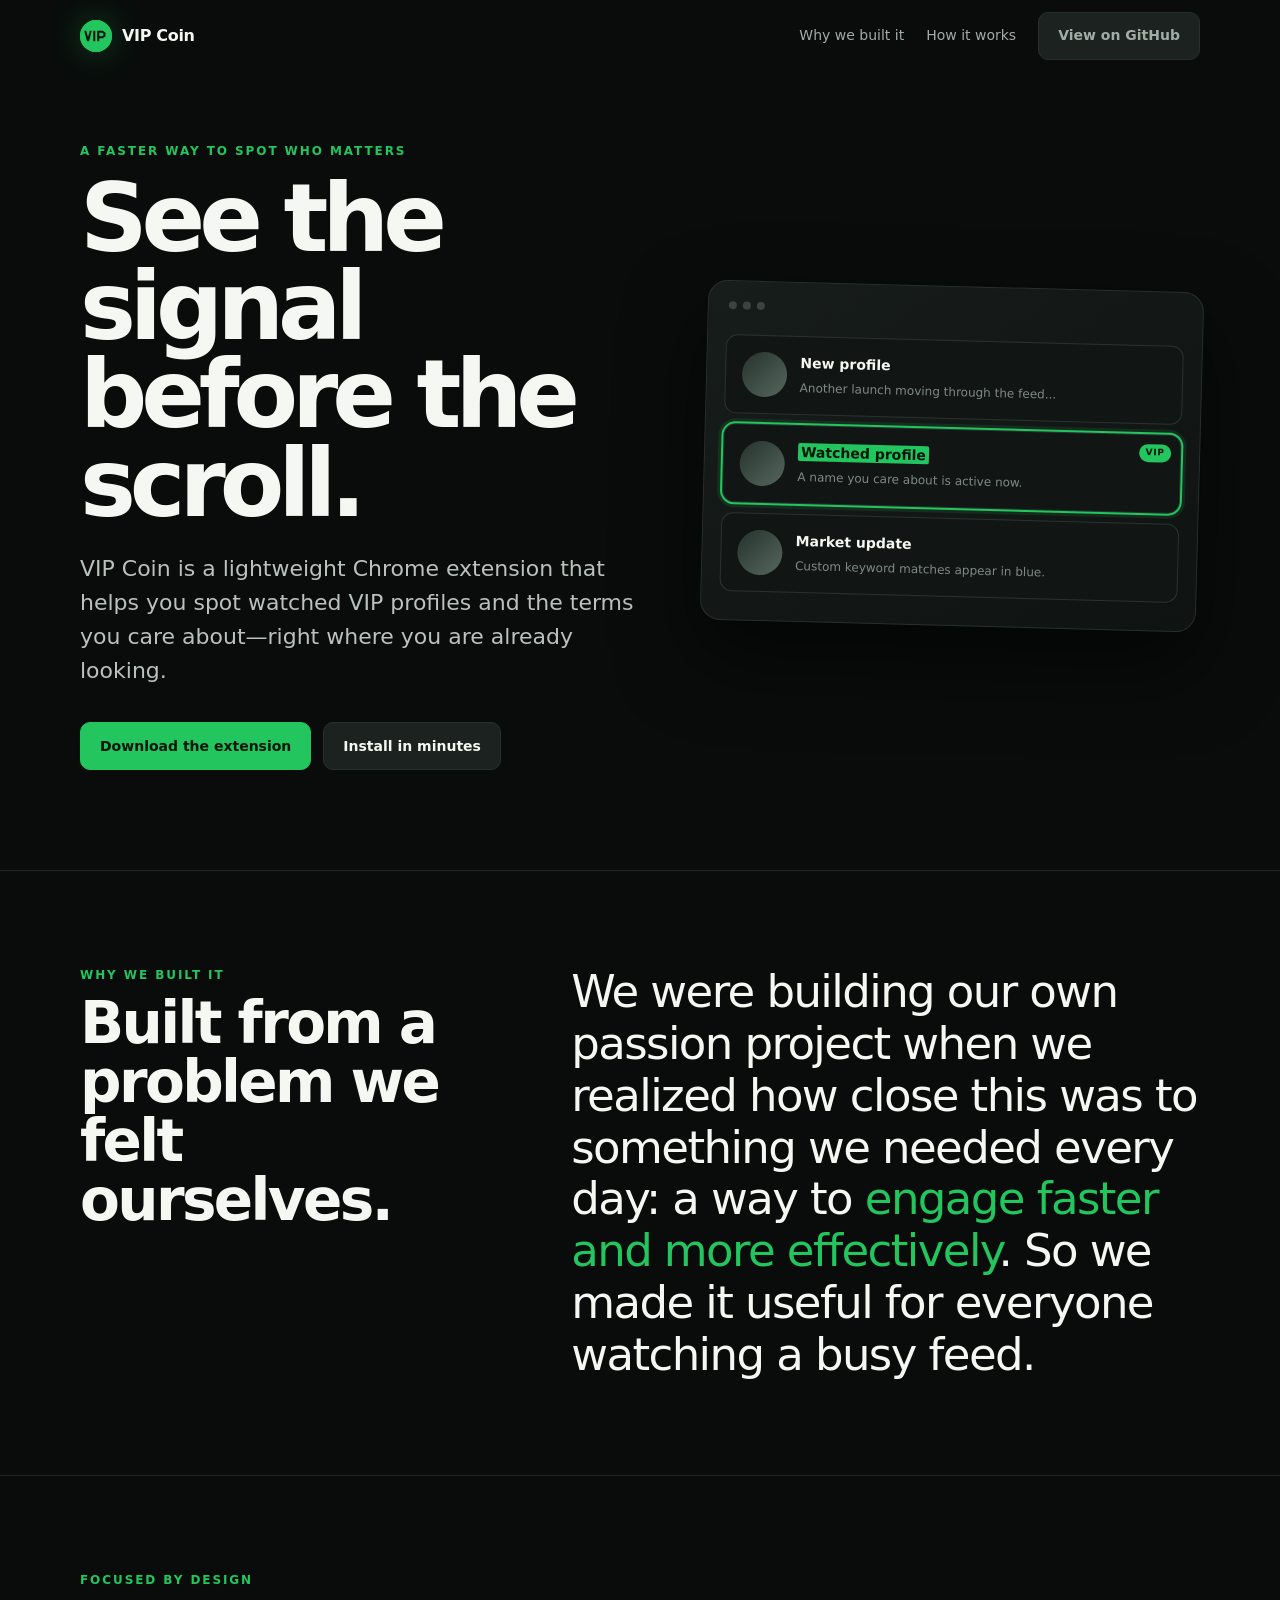
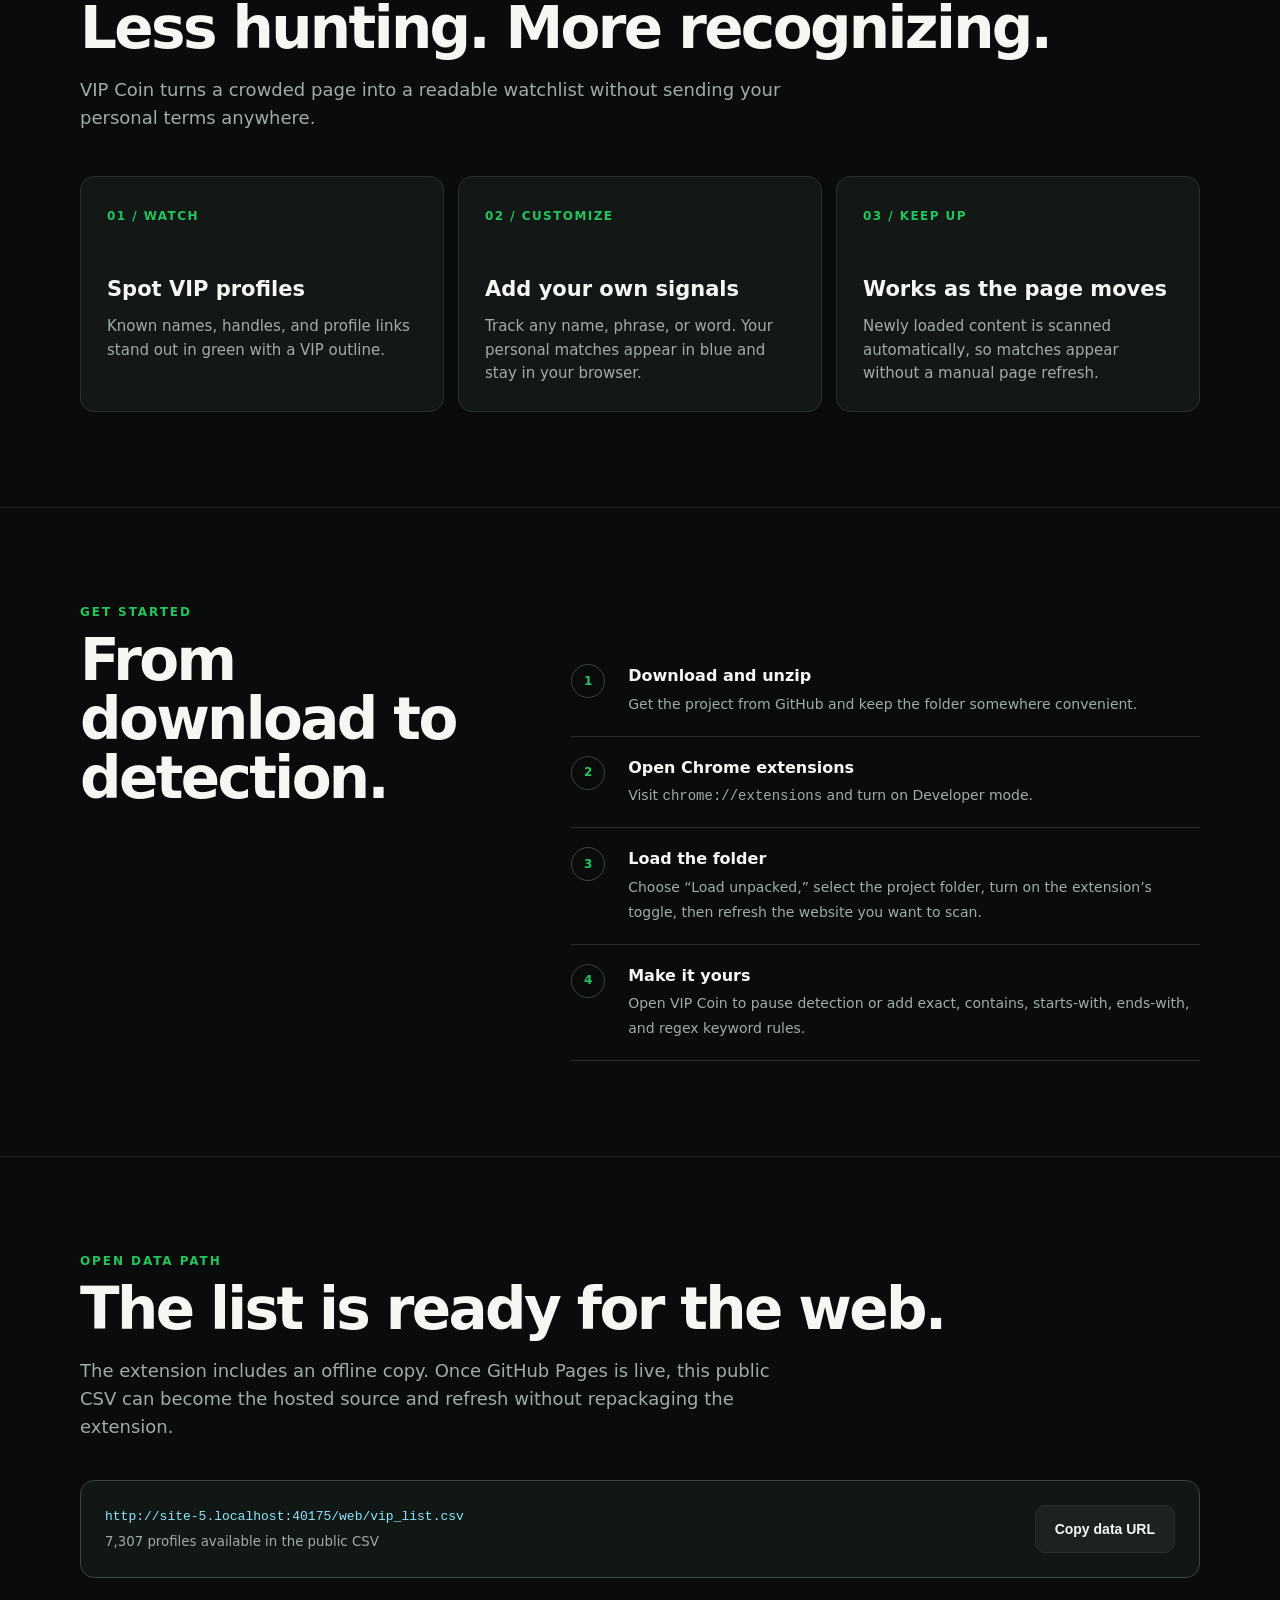
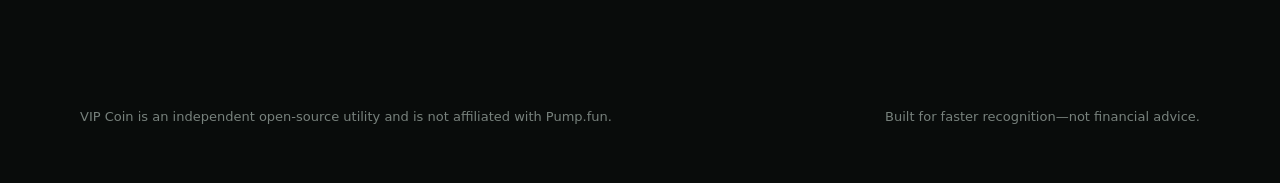
==== commit eaa94c60: "Switch VIP theme to crypto green" ====
--- a/index.html
+++ b/index.html
@@ -16,7 +16,7 @@
       --muted: #a2aca6;
       --line: #27302c;
       --panel: #131816;
-      --yellow: #f2c230;
+      --green: #22c55e;
       --blue: #8ce8ff;
       font-family: Inter, ui-sans-serif, system-ui, -apple-system, BlinkMacSystemFont, "Segoe UI", sans-serif;
     }
@@ -27,42 +27,42 @@
     .wrap { width: min(1120px, calc(100% - 40px)); margin-inline: auto; }
     nav { display: flex; align-items: center; justify-content: space-between; min-height: 72px; }
     .brand { display: flex; gap: 10px; align-items: center; font-weight: 850; text-decoration: none; letter-spacing: -.02em; }
-    .coin { display: grid; width: 32px; height: 32px; place-items: center; border-radius: 50%; background: var(--yellow); color: #211900; box-shadow: 0 0 34px #f2c23055; }
+    .coin { display: grid; width: 32px; height: 32px; place-items: center; border-radius: 50%; background: var(--green); color: #04150a; box-shadow: 0 0 34px #22c55e55; }
     .nav-links { display: flex; gap: 22px; align-items: center; color: var(--muted); font-size: 14px; }
     .nav-links a { text-decoration: none; }
     .nav-links a:hover { color: var(--ink); }
     .hero { display: grid; grid-template-columns: 1.06fr .94fr; gap: 64px; align-items: center; min-height: 690px; padding: 70px 0 100px; }
-    .eyebrow { color: var(--yellow); font-size: 12px; font-weight: 850; letter-spacing: .16em; text-transform: uppercase; }
+    .eyebrow { color: var(--green); font-size: 12px; font-weight: 850; letter-spacing: .16em; text-transform: uppercase; }
     h1 { max-width: 750px; margin: 14px 0 24px; font-size: clamp(50px, 7.5vw, 94px); line-height: .94; letter-spacing: -.065em; }
     .lede { max-width: 650px; margin: 0; color: #bac2bd; font-size: clamp(18px, 2vw, 22px); }
     .actions { display: flex; flex-wrap: wrap; gap: 12px; margin-top: 34px; }
     .button { display: inline-flex; min-height: 48px; align-items: center; justify-content: center; padding: 0 19px; border: 1px solid var(--line); border-radius: 10px; background: #1b221f; font-size: 14px; font-weight: 800; text-decoration: none; transition: transform .18s, border-color .18s; }
     .button:hover { transform: translateY(-2px); border-color: #59645f; }
-    .button.primary { border-color: var(--yellow); background: var(--yellow); color: #211900; }
+    .button.primary { border-color: var(--green); background: var(--green); color: #04150a; }
     .mockup { position: relative; border: 1px solid var(--line); border-radius: 20px; background: linear-gradient(145deg, #171d1a, #0f1312); padding: 18px; box-shadow: 0 35px 80px #0008; transform: rotate(1.5deg); }
     .browser-bar { display: flex; gap: 6px; padding: 2px 2px 15px; }
     .browser-bar i { width: 8px; height: 8px; border-radius: 50%; background: #3b4540; }
     .post { position: relative; display: grid; grid-template-columns: 45px 1fr; gap: 13px; margin: 10px 0; padding: 16px; border: 1px solid #29332f; border-radius: 12px; background: #111614; }
-    .post.match { outline: 2px solid var(--yellow); box-shadow: 0 0 0 5px #f2c2301f; }
+    .post.match { outline: 2px solid var(--green); box-shadow: 0 0 0 5px #22c55e1f; }
     .avatar { width: 45px; height: 45px; border-radius: 50%; background: linear-gradient(135deg, #26322d, #56675f); }
     .post strong { display: block; font-size: 14px; }
     .post p { margin: 4px 0 0; color: #7f8a84; font-size: 12px; }
-    mark { border-radius: 2px; background: var(--yellow); color: #211900; padding: 1px 3px; }
-    .tag { position: absolute; top: 9px; right: 9px; border-radius: 999px; background: var(--yellow); color: #211900; padding: 2px 7px; font-size: 9px; font-weight: 900; letter-spacing: .07em; }
+    mark { border-radius: 2px; background: var(--green); color: #04150a; padding: 1px 3px; }
+    .tag { position: absolute; top: 9px; right: 9px; border-radius: 999px; background: var(--green); color: #04150a; padding: 2px 7px; font-size: 9px; font-weight: 900; letter-spacing: .07em; }
     section { padding: 95px 0; border-top: 1px solid #1e2522; }
     h2 { margin: 9px 0 18px; font-size: clamp(34px, 5vw, 58px); line-height: 1.02; letter-spacing: -.045em; }
     .section-copy { max-width: 710px; margin: 0; color: var(--muted); font-size: 18px; }
     .grid { display: grid; grid-template-columns: repeat(3, 1fr); gap: 14px; margin-top: 44px; }
     .card { min-height: 230px; padding: 26px; border: 1px solid var(--line); border-radius: 14px; background: var(--panel); }
-    .card .number { color: var(--yellow); font-size: 12px; font-weight: 850; letter-spacing: .12em; }
+    .card .number { color: var(--green); font-size: 12px; font-weight: 850; letter-spacing: .12em; }
     .card h3 { margin: 45px 0 10px; font-size: 21px; }
     .card p { margin: 0; color: var(--muted); font-size: 15px; }
     .story { display: grid; grid-template-columns: .8fr 1.2fr; gap: 72px; align-items: start; }
     .quote { margin: 0; font-size: clamp(27px, 4vw, 45px); line-height: 1.15; letter-spacing: -.035em; }
-    .quote span { color: var(--yellow); }
+    .quote span { color: var(--green); }
     .steps { margin: 42px 0 0; padding: 0; list-style: none; counter-reset: step; }
     .steps li { counter-increment: step; display: grid; grid-template-columns: 42px 1fr; gap: 15px; padding: 19px 0; border-bottom: 1px solid var(--line); }
-    .steps li::before { content: counter(step); display: grid; width: 32px; height: 32px; place-items: center; border: 1px solid #3a443f; border-radius: 50%; color: var(--yellow); font-size: 12px; font-weight: 900; }
+    .steps li::before { content: counter(step); display: grid; width: 32px; height: 32px; place-items: center; border: 1px solid #3a443f; border-radius: 50%; color: var(--green); font-size: 12px; font-weight: 900; }
     .steps strong { display: block; margin-bottom: 3px; }
     .steps span { color: var(--muted); font-size: 14px; }
     .data-box { display: grid; grid-template-columns: 1fr auto; gap: 20px; align-items: center; margin-top: 40px; padding: 24px; border: 1px solid #39453f; border-radius: 14px; background: #111714; }
@@ -133,7 +133,7 @@
         <h2>Less hunting. More recognizing.</h2>
         <p class="section-copy">VIP Coin turns a crowded page into a readable watchlist without sending your personal terms anywhere.</p>
         <div class="grid">
-          <article class="card"><span class="number">01 / WATCH</span><h3>Spot VIP profiles</h3><p>Known names, handles, and profile links stand out in yellow with a VIP outline.</p></article>
+          <article class="card"><span class="number">01 / WATCH</span><h3>Spot VIP profiles</h3><p>Known names, handles, and profile links stand out in green with a VIP outline.</p></article>
           <article class="card"><span class="number">02 / CUSTOMIZE</span><h3>Add your own signals</h3><p>Track any name, phrase, or word. Your personal matches appear in blue and stay in your browser.</p></article>
           <article class="card"><span class="number">03 / KEEP UP</span><h3>Works as the page moves</h3><p>Newly loaded content is scanned automatically, so matches appear without a manual page refresh.</p></article>
         </div>
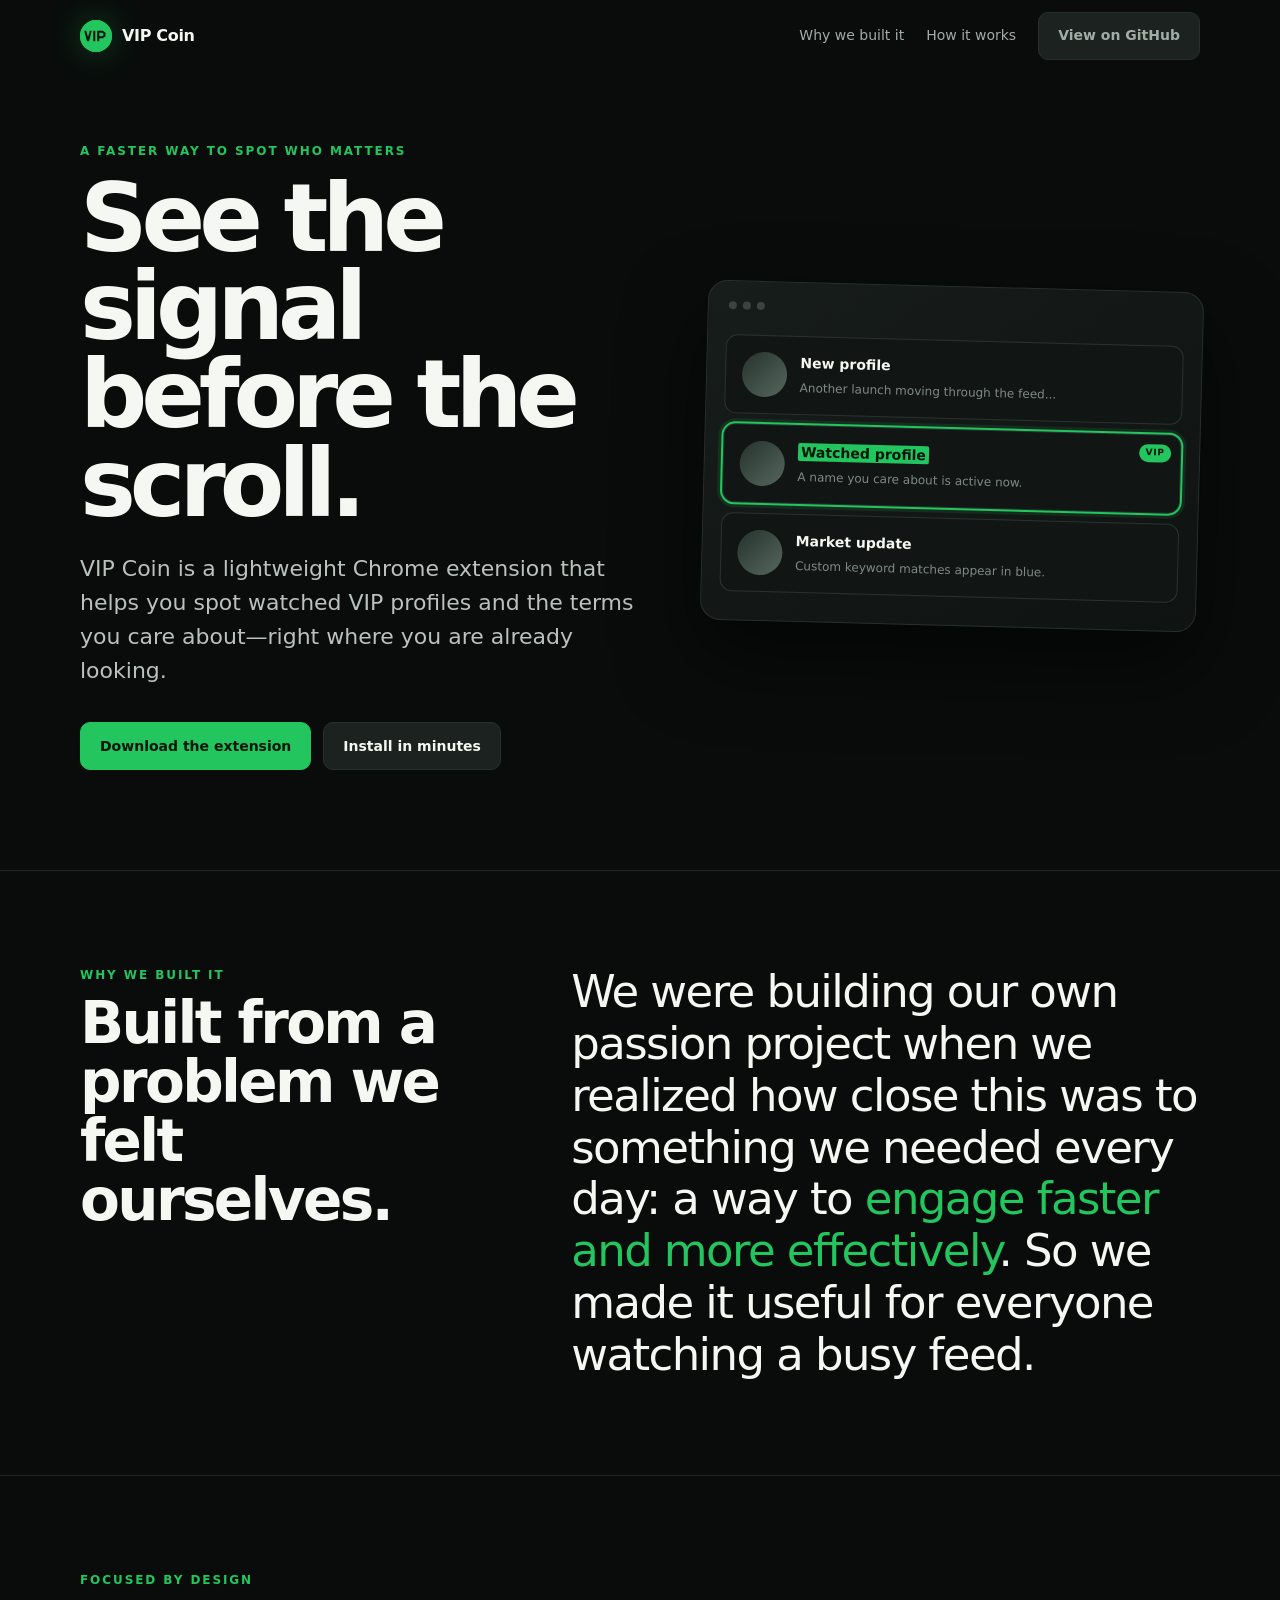
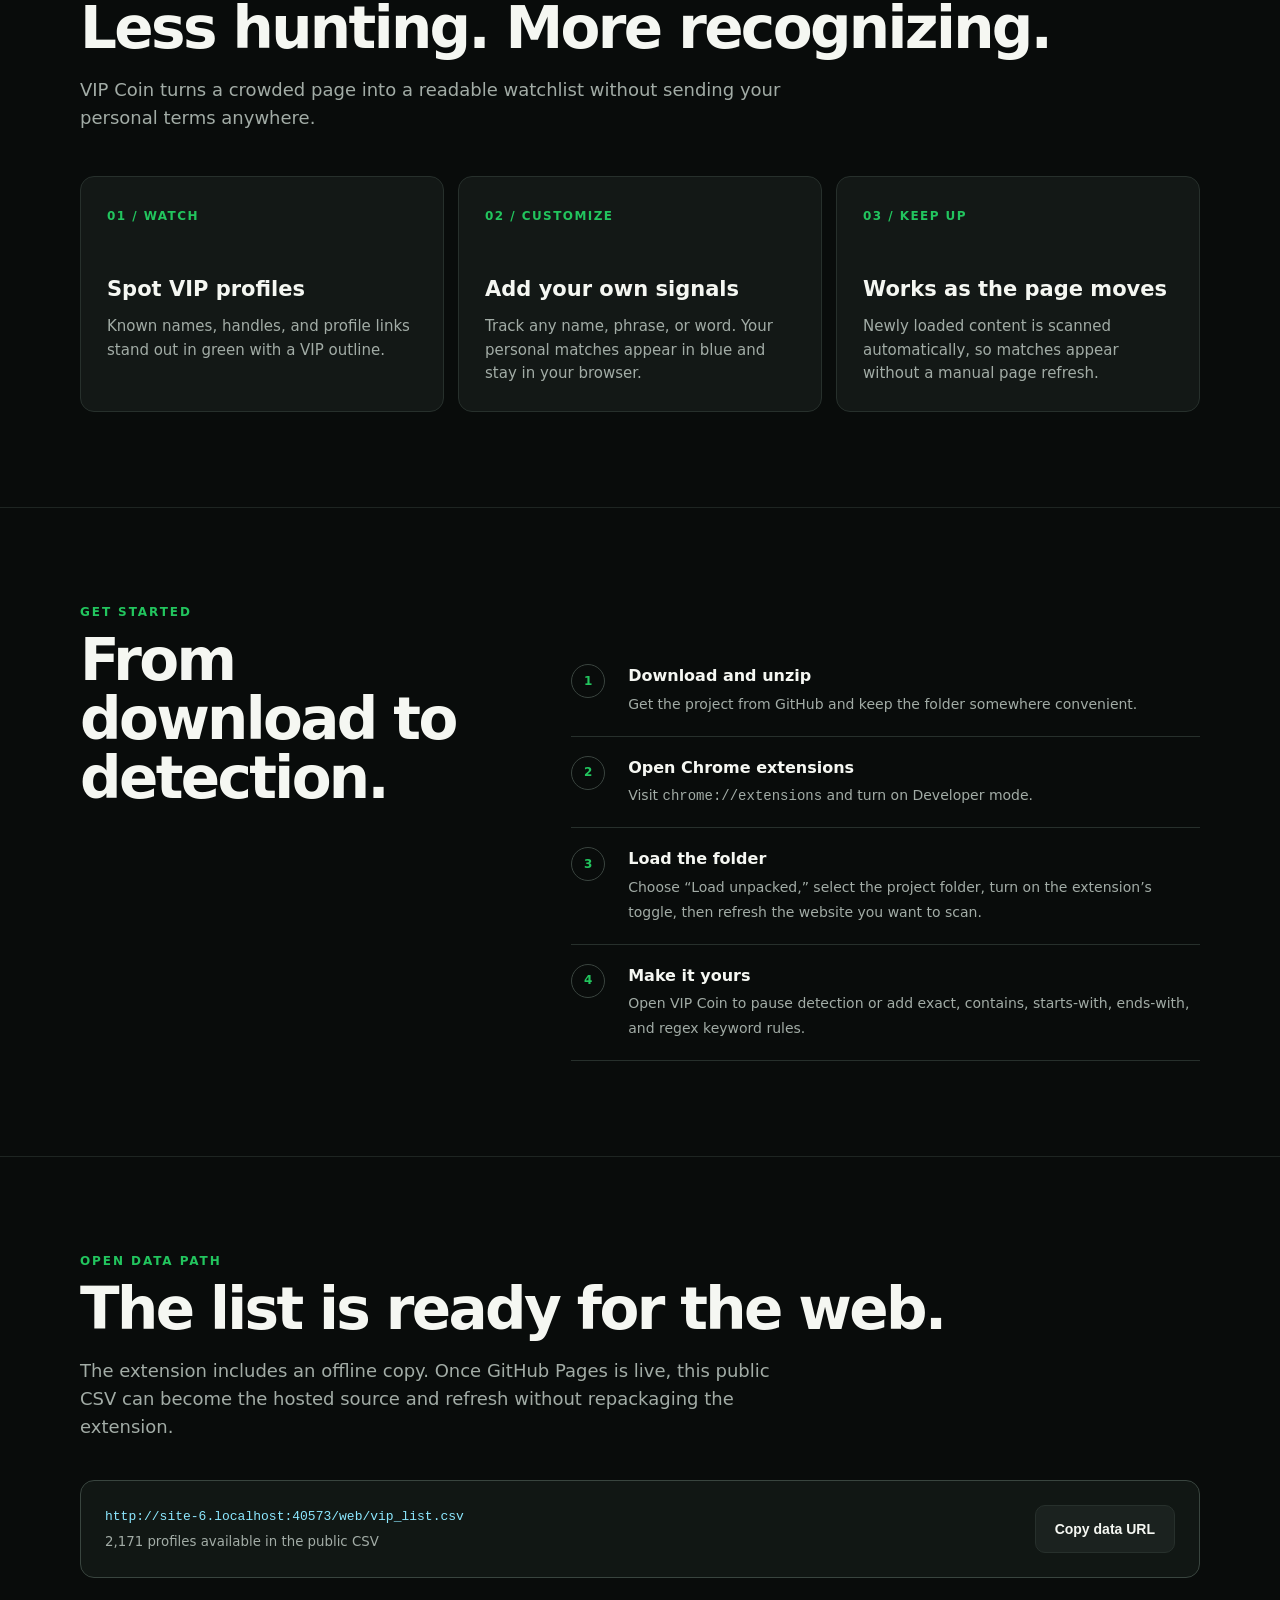
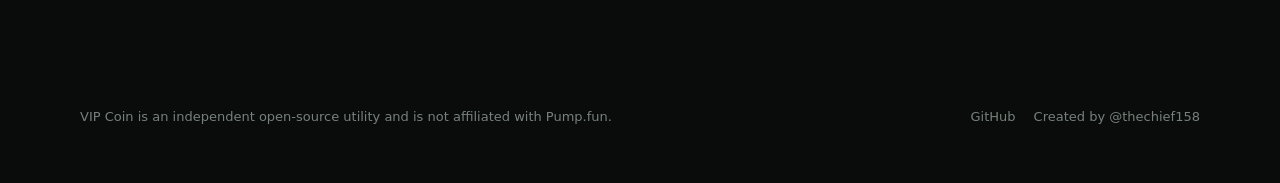
==== commit 762677aa: "added social links" ====
--- a/index.html
+++ b/index.html
@@ -71,6 +71,9 @@
     button.button { color: var(--ink); cursor: pointer; }
     footer { display: flex; justify-content: space-between; gap: 24px; padding: 34px 0 55px; color: #77817c; font-size: 13px; }
     footer p { margin: 0; }
+    .footer-links { display: flex; flex-wrap: wrap; gap: 18px; }
+    .footer-links a { text-decoration: none; }
+    .footer-links a:hover { color: var(--ink); }
     @media (max-width: 780px) {
       .nav-links a:not(.button) { display: none; }
       .hero, .story { grid-template-columns: 1fr; gap: 45px; }
@@ -169,7 +172,10 @@
 
   <footer class="wrap">
     <p>VIP Coin is an independent open-source utility and is not affiliated with Pump.fun.</p>
-    <p>Built for faster recognition—not financial advice.</p>
+    <div class="footer-links">
+      <a href="https://github.com/pluginu/vipcoin" target="_blank" rel="noopener noreferrer">GitHub</a>
+      <a href="https://x.com/thechief158" target="_blank" rel="noopener noreferrer">Created by @thechief158</a>
+    </div>
   </footer>
   <script>
     const dataUrl = new URL('web/vip_list.csv', location.href).href;
